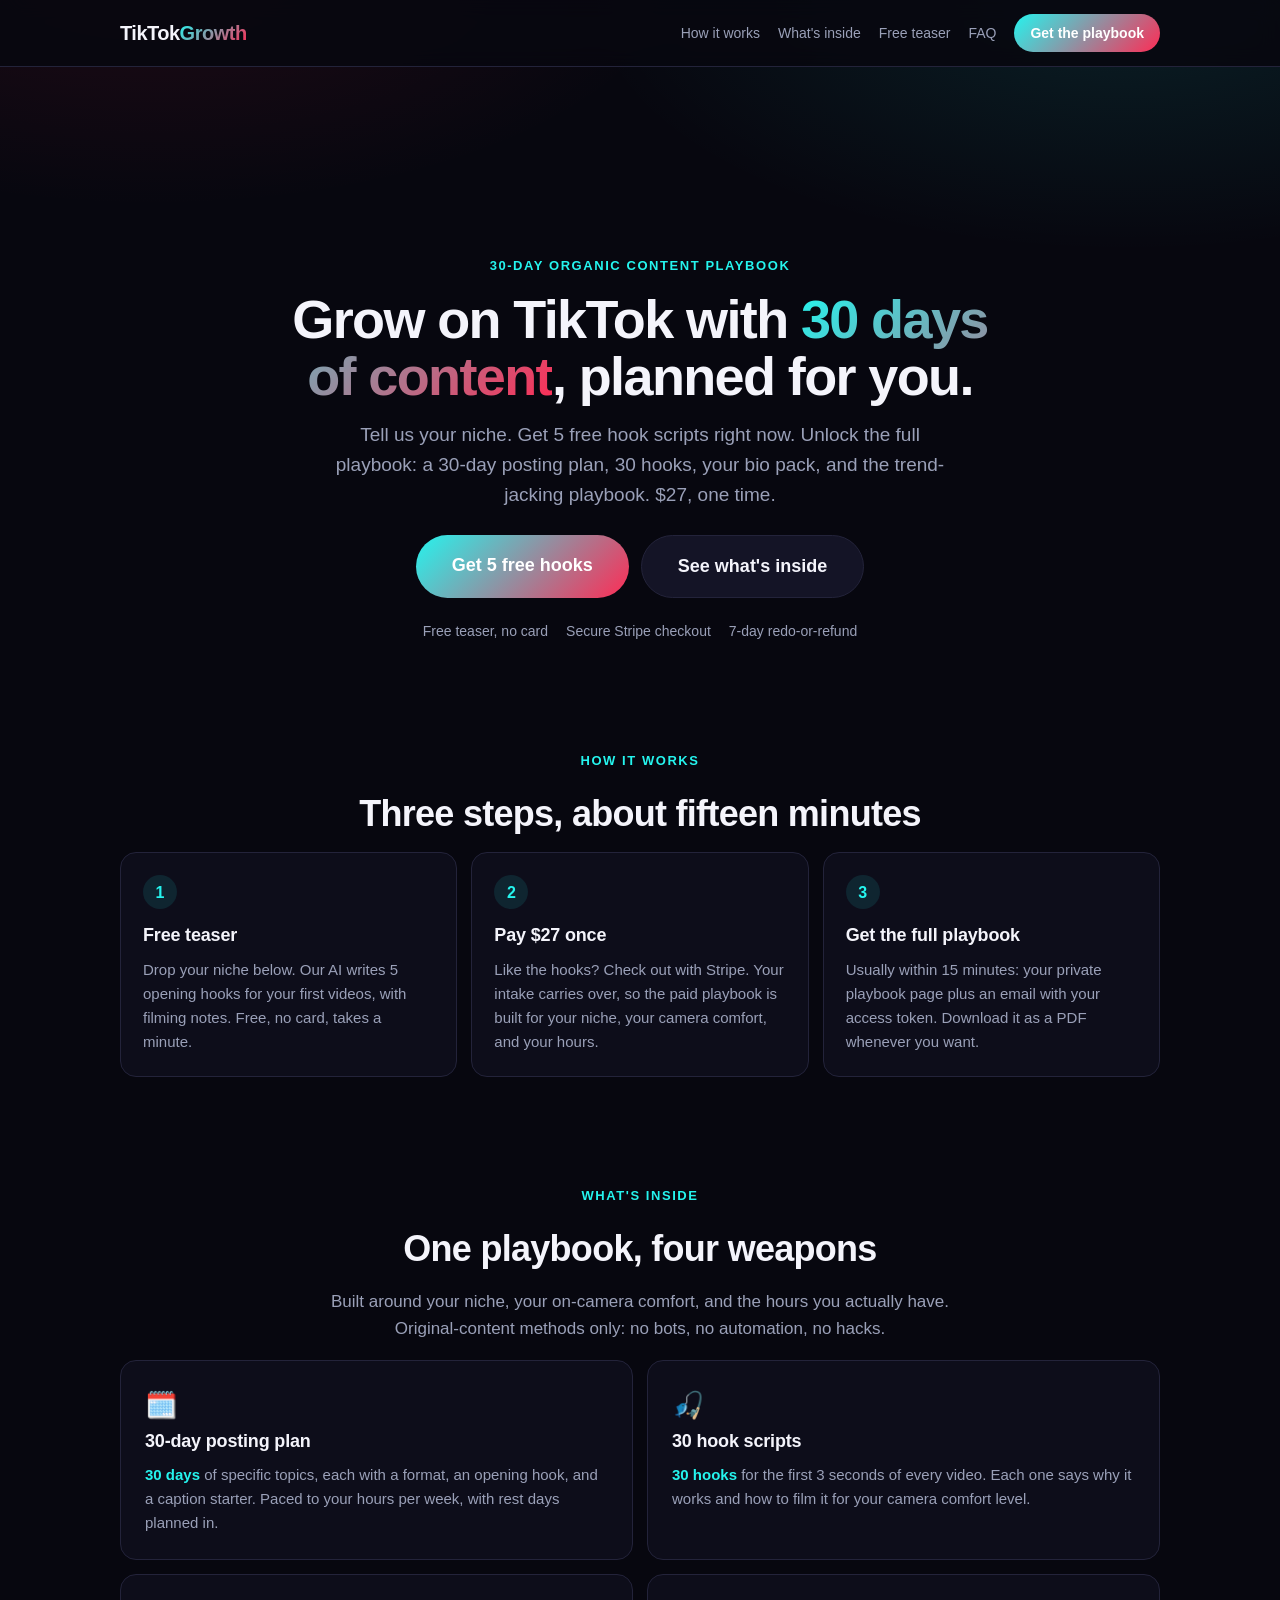
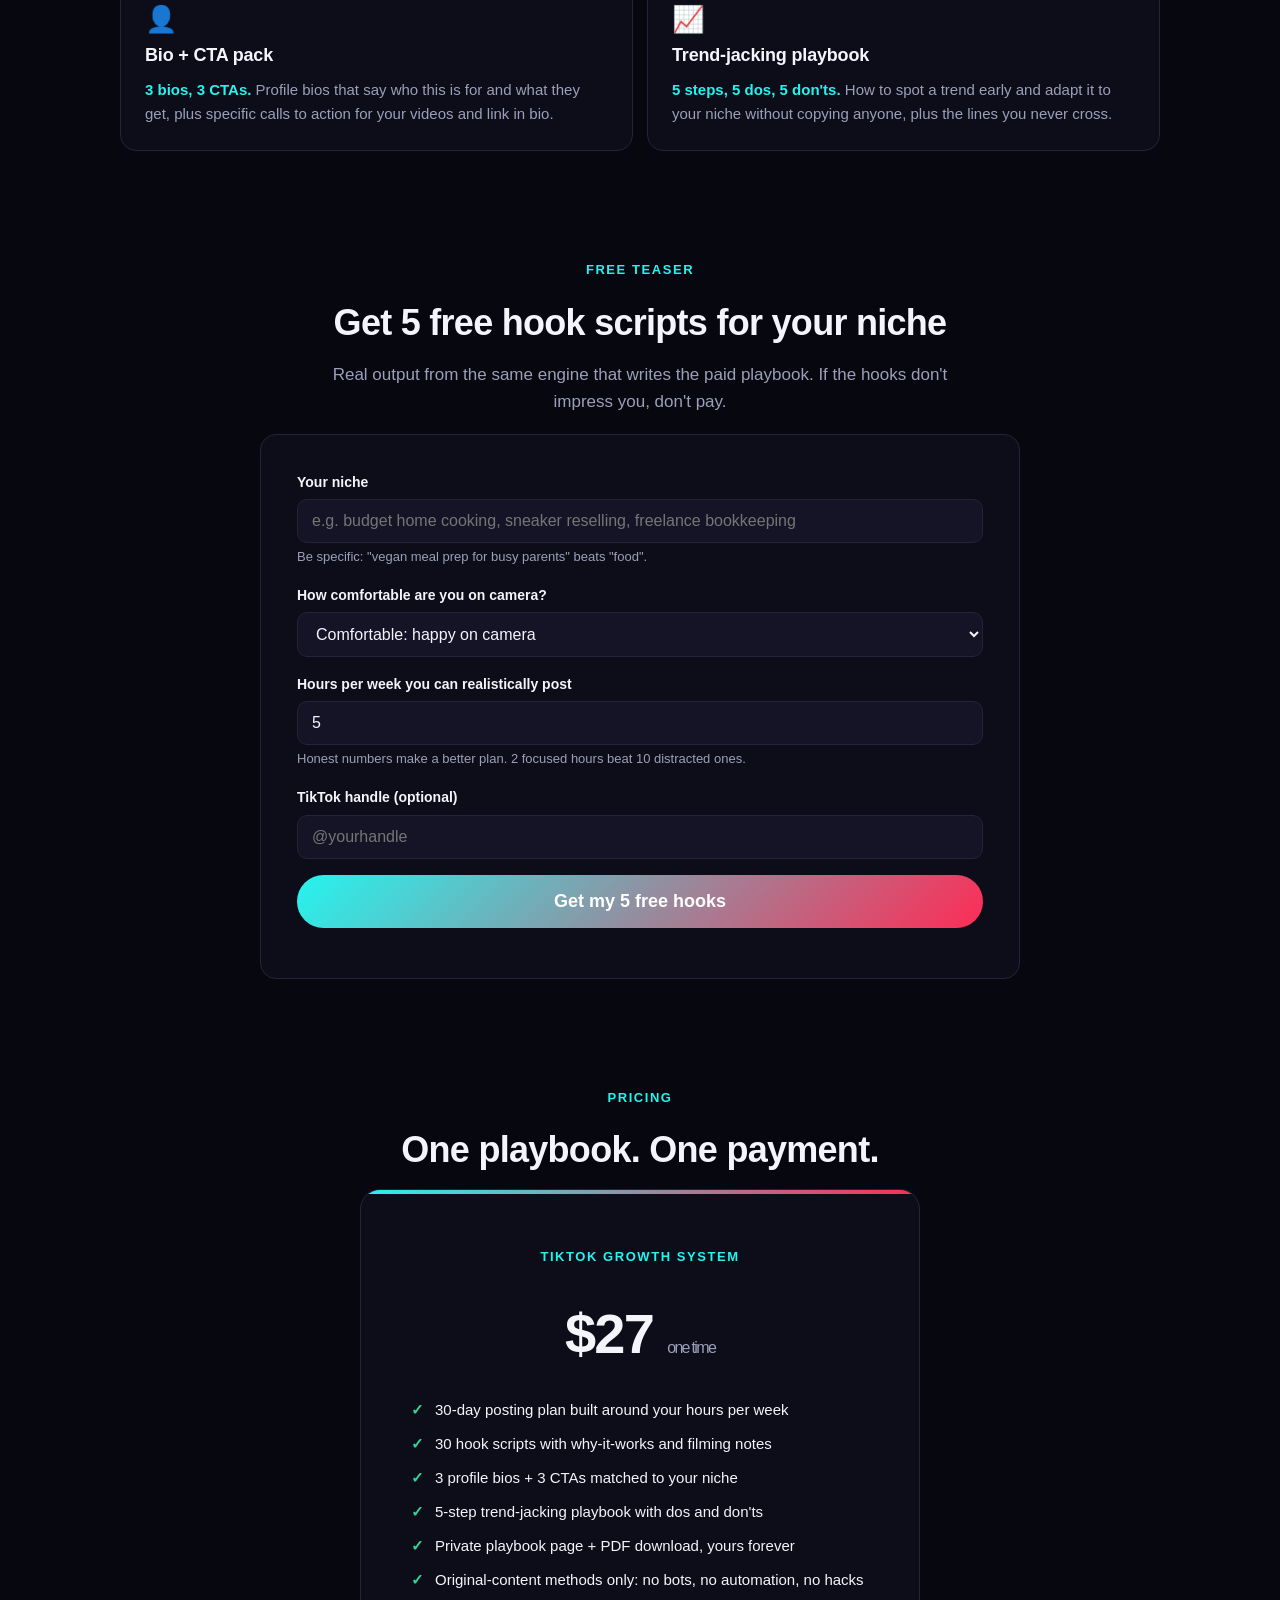
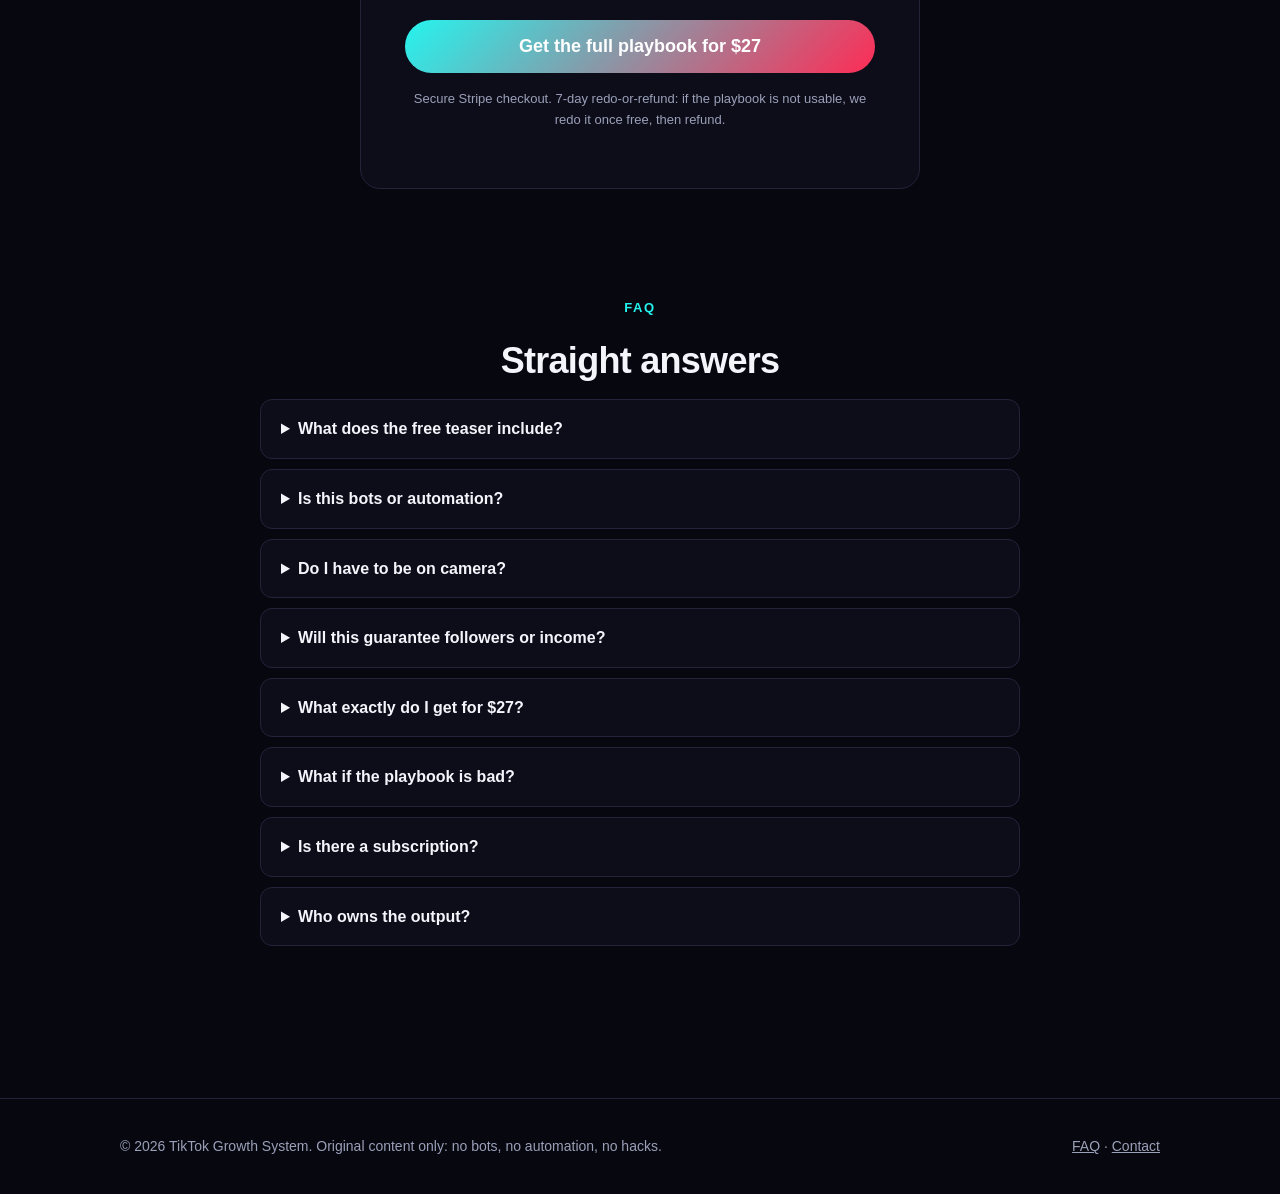
==== index.html @ 0f4afded "TikTok Growth System PWA: full source (intake, teaser, checkout, AI generate, token-gated deliverabl" ====
<!DOCTYPE html>
<html lang="en">
<head>
<meta charset="utf-8">
<meta name="viewport" content="width=device-width, initial-scale=1, viewport-fit=cover">
<title>TikTok Growth System: 30 days of content, planned for you, $27 flat</title>
<meta name="description" content="Get 5 free hook scripts for your niche. Unlock the full $27 playbook: a 30-day posting plan, 30 hook scripts, bio pack, and trend-jacking playbook. Original-content methods only.">
<link rel="canonical" href="https://tiktokgrowth.mehyar.us/">
<meta property="og:type" content="website">
<meta property="og:site_name" content="TikTok Growth System">
<meta property="og:title" content="TikTok Growth System: 30 days of content, planned for you">
<meta property="og:description" content="Free teaser: 5 hook scripts for your niche. Full $27 playbook: 30-day plan, 30 hooks, bio pack, trend-jacking playbook.">
<meta property="og:url" content="https://tiktokgrowth.mehyar.us/">
<meta name="twitter:card" content="summary_large_image">
<meta name="twitter:title" content="TikTok Growth System: 30 days of content, planned for you">
<meta name="twitter:description" content="Free teaser: 5 hook scripts for your niche. Full $27 playbook: 30-day plan, 30 hooks, bio pack, trend-jacking playbook.">
<link rel="manifest" href="manifest.json">
<link rel="icon" href="icon.svg" type="image/svg+xml">
<meta name="theme-color" content="#07070f">
<link rel="stylesheet" href="styles.css">
<script type="application/ld+json">
{"@context":"https://schema.org","@type":"Organization","name":"TikTok Growth System","url":"https://tiktokgrowth.mehyar.us/","contactPoint":{"@type":"ContactPoint","email":"info@mehyar.us","contactType":"customer service"}}
</script>
<script type="application/ld+json">
{"@context":"https://schema.org","@type":"WebSite","name":"TikTok Growth System","url":"https://tiktokgrowth.mehyar.us/"}
</script>
<script type="application/ld+json">
{"@context":"https://schema.org","@type":"FAQPage","mainEntity":[
{"@type":"Question","name":"What does the free teaser include?","acceptedAnswer":{"@type":"Answer","text":"Five opening hook scripts written for your niche, with a note on why each one works and how to film it. No card required."}},
{"@type":"Question","name":"Is this bots or automation?","acceptedAnswer":{"@type":"Answer","text":"No. Everything here is original-content method: hooks, formats, posting cadence, and trend adaptation you film yourself. We never touch bots, automation, or anything that violates TikTok's terms."}},
{"@type":"Question","name":"Do I have to be on camera?","acceptedAnswer":{"@type":"Answer","text":"No. Tell us your comfort level and the playbook matches formats to it: talking-head for the confident, voiceover and text-overlay for the camera-shy."}},
{"@type":"Question","name":"Will this guarantee followers or income?","acceptedAnswer":{"@type":"Answer","text":"No, and be wary of anyone who promises that. This is a skill playbook: good hooks earn attention, consistent posting builds skill, and results depend on your execution."}},
{"@type":"Question","name":"What exactly do I get for $27?","acceptedAnswer":{"@type":"Answer","text":"A 30-day posting plan built around your hours per week, 30 hook scripts, a 3-bio plus 3-CTA profile pack, and a 5-step trend-jacking playbook. One payment, yours forever."}},
{"@type":"Question","name":"What if the playbook is bad?","acceptedAnswer":{"@type":"Answer","text":"Email within 7 days and we will redo it once, free. If it is still not usable, you get a full refund."}},
{"@type":"Question","name":"Is there a subscription?","acceptedAnswer":{"@type":"Answer","text":"No. One $27 payment, no recurring charges."}}
]}
</script>
</head>
<body>

<header class="site-header">
  <div class="inner">
    <a class="brand" href="index.html">TikTok<span>Growth</span></a>
    <nav class="nav">
      <a href="#how">How it works</a>
      <a href="#inside">What's inside</a>
      <a href="#teaser">Free teaser</a>
      <a href="#faq">FAQ</a>
      <a class="nav-cta" href="#pricing">Get the playbook</a>
    </nav>
  </div>
</header>

<main>
  <!-- ============ HERO ============ -->
  <section class="hero">
    <p class="eyebrow">30-day organic content playbook</p>
    <h1>Grow on TikTok with <span class="grad">30 days of content</span>, planned for you.</h1>
    <p class="hero-sub">Tell us your niche. Get 5 free hook scripts right now. Unlock the full playbook: a 30-day posting plan, 30 hooks, your bio pack, and the trend-jacking playbook. $27, one time.</p>
    <div class="hero-cta">
      <a class="btn btn-primary btn-lg" href="#teaser">Get 5 free hooks</a>
      <a class="btn btn-lg" href="#pricing">See what's inside</a>
    </div>
    <div class="trust-row">
      <span>Free teaser, no card</span>
      <span>Secure Stripe checkout</span>
      <span>7-day redo-or-refund</span>
    </div>
  </section>

  <!-- ============ HOW IT WORKS ============ -->
  <section id="how">
    <div class="eyebrow-wrap"><p class="eyebrow">How it works</p></div>
    <h2 class="sec-title" style="text-align:center">Three steps, about fifteen minutes</h2>
    <ol class="steps">
      <li>
        <span class="step-num">1</span>
        <h3>Free teaser</h3>
        <p>Drop your niche below. Our AI writes 5 opening hooks for your first videos, with filming notes. Free, no card, takes a minute.</p>
      </li>
      <li>
        <span class="step-num">2</span>
        <h3>Pay $27 once</h3>
        <p>Like the hooks? Check out with Stripe. Your intake carries over, so the paid playbook is built for your niche, your camera comfort, and your hours.</p>
      </li>
      <li>
        <span class="step-num">3</span>
        <h3>Get the full playbook</h3>
        <p>Usually within 15 minutes: your private playbook page plus an email with your access token. Download it as a PDF whenever you want.</p>
      </li>
    </ol>
  </section>

  <!-- ============ WHAT'S INSIDE ============ -->
  <section id="inside">
    <div class="eyebrow-wrap"><p class="eyebrow">What's inside</p></div>
    <h2 class="sec-title" style="text-align:center">One playbook, four weapons</h2>
    <p class="lede" style="text-align:center;margin-left:auto;margin-right:auto">Built around your niche, your on-camera comfort, and the hours you actually have. Original-content methods only: no bots, no automation, no hacks.</p>
    <div class="inside-grid">
      <article class="inside-card">
        <div class="icon">🗓️</div>
        <h3>30-day posting plan</h3>
        <p><span class="count">30 days</span> of specific topics, each with a format, an opening hook, and a caption starter. Paced to your hours per week, with rest days planned in.</p>
      </article>
      <article class="inside-card">
        <div class="icon">🎣</div>
        <h3>30 hook scripts</h3>
        <p><span class="count">30 hooks</span> for the first 3 seconds of every video. Each one says why it works and how to film it for your camera comfort level.</p>
      </article>
      <article class="inside-card">
        <div class="icon">👤</div>
        <h3>Bio + CTA pack</h3>
        <p><span class="count">3 bios, 3 CTAs.</span> Profile bios that say who this is for and what they get, plus specific calls to action for your videos and link in bio.</p>
      </article>
      <article class="inside-card">
        <div class="icon">📈</div>
        <h3>Trend-jacking playbook</h3>
        <p><span class="count">5 steps, 5 dos, 5 don'ts.</span> How to spot a trend early and adapt it to your niche without copying anyone, plus the lines you never cross.</p>
      </article>
    </div>
  </section>

  <!-- ============ FREE TEASER ============ -->
  <section id="teaser">
    <div class="eyebrow-wrap"><p class="eyebrow">Free teaser</p></div>
    <h2 class="sec-title" style="text-align:center">Get 5 free hook scripts for your niche</h2>
    <p class="lede" style="text-align:center;margin-left:auto;margin-right:auto">Real output from the same engine that writes the paid playbook. If the hooks don't impress you, don't pay.</p>
    <div class="teaser-box">
      <form id="teaser-form" novalidate>
        <div class="field">
          <label for="teaser-niche">Your niche</label>
          <input type="text" id="teaser-niche" name="niche" maxlength="120" placeholder="e.g. budget home cooking, sneaker reselling, freelance bookkeeping" autocomplete="off">
          <p class="hint">Be specific: "vegan meal prep for busy parents" beats "food".</p>
        </div>
        <div class="field">
          <label for="teaser-on-camera">How comfortable are you on camera?</label>
          <select id="teaser-on-camera" name="on_camera">
            <option value="comfortable">Comfortable: happy on camera</option>
            <option value="getting-there">Getting there: some face time is fine</option>
            <option value="prefer-off-camera">Prefer off-camera: voiceover and text overlays</option>
          </select>
        </div>
        <div class="field">
          <label for="teaser-hours">Hours per week you can realistically post</label>
          <input type="number" id="teaser-hours" name="hours_per_week" min="1" max="40" value="5" inputmode="numeric">
          <p class="hint">Honest numbers make a better plan. 2 focused hours beat 10 distracted ones.</p>
        </div>
        <div class="field">
          <label for="teaser-handle">TikTok handle (optional)</label>
          <input type="text" id="teaser-handle" name="handle" maxlength="80" placeholder="@yourhandle" autocomplete="off">
        </div>
        <button type="submit" class="btn btn-primary btn-lg" style="width:100%">Get my 5 free hooks</button>
        <div class="status" id="teaser-status" role="status"></div>
      </form>
      <div id="teaser-result"></div>
    </div>
  </section>

  <!-- ============ PRICING ============ -->
  <section id="pricing">
    <div class="eyebrow-wrap"><p class="eyebrow">Pricing</p></div>
    <h2 class="sec-title" style="text-align:center">One playbook. One payment.</h2>
    <div class="price-card">
      <p class="eyebrow">TikTok Growth System</p>
      <div class="price">$27 <small>one time</small></div>
      <ul class="price-list">
        <li>30-day posting plan built around your hours per week</li>
        <li>30 hook scripts with why-it-works and filming notes</li>
        <li>3 profile bios + 3 CTAs matched to your niche</li>
        <li>5-step trend-jacking playbook with dos and don'ts</li>
        <li>Private playbook page + PDF download, yours forever</li>
        <li>Original-content methods only: no bots, no automation, no hacks</li>
      </ul>
      <button class="btn btn-primary btn-lg" data-buy style="width:100%">Get the full playbook for $27</button>
      <p class="refund-note">Secure Stripe checkout. 7-day redo-or-refund: if the playbook is not usable, we redo it once free, then refund.</p>
    </div>
  </section>

  <!-- ============ FAQ ============ -->
  <section id="faq">
    <div class="eyebrow-wrap"><p class="eyebrow">FAQ</p></div>
    <h2 class="sec-title" style="text-align:center">Straight answers</h2>
    <div class="faq">
      <details>
        <summary>What does the free teaser include?</summary>
        <p>Five opening hook scripts written for your niche, each with a note on why it works and how to film it for your camera comfort level. No card required. The paid playbook uses the same engine with thirty times the depth.</p>
      </details>
      <details>
        <summary>Is this bots or automation?</summary>
        <p>No. Everything here is original-content method: hooks, formats, posting cadence, and trend adaptation that you film yourself. We never touch bots, automation, engagement pods, or anything that violates TikTok's terms.</p>
      </details>
      <details>
        <summary>Do I have to be on camera?</summary>
        <p>No. Tell us your comfort level and the playbook matches formats to it: talking-head for the confident, voiceover, screen recordings, and text overlays for the camera-shy.</p>
      </details>
      <details>
        <summary>Will this guarantee followers or income?</summary>
        <p>No, and be wary of anyone who promises that. This is a skill playbook: good hooks earn attention, consistent posting builds skill, and results depend on your execution.</p>
      </details>
      <details>
        <summary>What exactly do I get for $27?</summary>
        <p>A 30-day posting plan built around your hours per week, 30 hook scripts with filming notes, a 3-bio plus 3-CTA profile pack, and a 5-step trend-jacking playbook with dos and don'ts. Delivered on a private playbook page with PDF download. One payment, yours forever.</p>
      </details>
      <details>
        <summary>What if the playbook is bad?</summary>
        <p>Email within 7 days and we will redo it once, free. If it is still not usable, you get a full refund.</p>
      </details>
      <details>
        <summary>Is there a subscription?</summary>
        <p>No. One $27 payment, no recurring charges.</p>
      </details>
      <details>
        <summary>Who owns the output?</summary>
        <p>You do. Full commercial rights, forever.</p>
      </details>
    </div>
  </section>
</main>

<footer>
  <div class="inner">
    <div class="footer-base">
      <span>© 2026 TikTok Growth System. Original content only: no bots, no automation, no hacks.</span>
      <span><a href="#faq">FAQ</a> · <a href="mailto:info@mehyar.us">Contact</a></span>
    </div>
  </div>
</footer>

<!-- buy modal -->
<div class="modal" id="buy-modal" hidden>
  <div class="modal-card" role="dialog" aria-modal="true" aria-labelledby="buy-title">
    <button class="modal-close" id="buy-close" aria-label="Close">×</button>
    <p class="eyebrow">TikTok Growth System</p>
    <h3 id="buy-title">Get the full playbook for $27</h3>
    <p class="lede" style="font-size:14px">Your teaser intake carries over, so the playbook is built for your niche.</p>
    <form id="buy-form" novalidate>
      <div class="field">
        <label for="buy-email">Email for your deliverable</label>
        <input type="email" id="buy-email" autocomplete="email" placeholder="you@example.com">
      </div>
      <div class="status" id="buy-error" role="alert"></div>
      <button type="submit" class="btn btn-primary" style="width:100%">Continue to checkout</button>
    </form>
  </div>
</div>

<!-- dev payload modal -->
<div class="modal" id="payload-modal" hidden>
  <div class="modal-card" role="dialog" aria-modal="true">
    <button class="modal-close" id="payload-close" aria-label="Close">×</button>
    <h3>Dev payload preview</h3>
    <pre id="payload-pre"></pre>
  </div>
</div>

<script src="app.js"></script>
</body>
</html>
---- styles.css ----
/* TikTok Growth System — dark theme, TikTok-family accent. Mobile-first, vanilla, no build step. */
:root {
  --bg: #07070f;
  --surface: #0d0d1a;
  --surface-2: #141426;
  --line: #23233a;
  --text: #f4f4fb;
  --muted: #9aa0b8;
  --accent: #25f4ee;
  --accent-2: #fe2c55;
  --accent-soft: rgba(37, 244, 238, .10);
  --grad: linear-gradient(135deg, #25f4ee, #fe2c55);
  --gold: #fbbf24;
  --ok: #34d399;
  --err: #fb7185;
  --radius: 16px;
  --maxw: 1080px;
  --font: -apple-system, BlinkMacSystemFont, "Segoe UI", Inter, Roboto, Helvetica, Arial, sans-serif;
}

* { box-sizing: border-box; }
html { -webkit-text-size-adjust: 100%; scroll-behavior: smooth; }
body {
  margin: 0;
  background:
    radial-gradient(900px 420px at 12% -5%, rgba(254, 44, 85, .10) 0%, transparent 60%) fixed,
    radial-gradient(900px 420px at 88% 0%, rgba(37, 244, 238, .10) 0%, transparent 60%) fixed,
    var(--bg);
  color: var(--text);
  font-family: var(--font);
  line-height: 1.6;
  font-size: 16px;
}

/* ---------- header ---------- */
.site-header {
  position: sticky; top: 0; z-index: 20;
  background: rgba(7, 7, 15, .88);
  backdrop-filter: blur(10px);
  -webkit-backdrop-filter: blur(10px);
  border-bottom: 1px solid var(--line);
}
.site-header .inner {
  max-width: var(--maxw); margin: 0 auto;
  padding: 14px 20px;
  display: flex; align-items: center; justify-content: space-between; gap: 12px;
}
.brand { font-weight: 800; font-size: 20px; letter-spacing: -.5px; color: var(--text); text-decoration: none; }
.brand span {
  background: var(--grad);
  -webkit-background-clip: text; background-clip: text;
  -webkit-text-fill-color: transparent; color: transparent;
}
.nav { display: flex; align-items: center; }
.nav a { color: var(--muted); text-decoration: none; font-size: 14px; margin-left: 18px; }
.nav a:hover { color: var(--text); }
.nav .nav-cta {
  margin-left: 18px; padding: 8px 16px; border-radius: 999px;
  background: var(--grad); color: #fff; font-weight: 700;
}
.nav .nav-cta:hover { color: #fff; opacity: .92; }
@media (max-width: 560px) { .nav a:not(.nav-cta) { display: none; } }

/* ---------- layout ---------- */
main { max-width: var(--maxw); margin: 0 auto; padding: 0 20px 72px; }
main section { margin-top: clamp(56px, 9vw, 96px); }
section[id] { scroll-margin-top: 76px; }
h1 {
  font-size: clamp(30px, 8.5vw, 54px);
  line-height: 1.06; letter-spacing: -0.03em;
  margin: 0 0 14px; text-wrap: balance;
}
h2 { font-size: clamp(22px, 5.5vw, 30px); letter-spacing: -0.02em; margin: 0 0 10px; text-wrap: balance; }
.sec-title { font-size: clamp(24px, 6vw, 36px); letter-spacing: -0.02em; text-wrap: balance; }
h3 { font-size: 18px; margin: 0 0 8px; letter-spacing: -0.01em; }
p.lede { color: var(--muted); font-size: 17px; margin: 0 0 18px; max-width: 640px; }
::selection { background: rgba(254, 44, 85, .35); }
a:focus-visible, button:focus-visible, input:focus-visible, summary:focus-visible {
  outline: 2px solid var(--accent); outline-offset: 2px; border-radius: 6px;
}

/* ---------- hero ---------- */
.hero { text-align: center; padding-top: clamp(40px, 7vw, 80px); }
.hero .eyebrow { margin-bottom: 14px; }
.eyebrow {
  display: inline-block; font-size: 13px; font-weight: 700; letter-spacing: .12em;
  text-transform: uppercase; color: var(--accent);
}
.eyebrow-wrap { text-align: center; }
.grad {
  background: var(--grad);
  -webkit-background-clip: text; background-clip: text;
  -webkit-text-fill-color: transparent; color: transparent;
}
.hero-sub { color: var(--muted); font-size: clamp(16px, 3vw, 19px); max-width: 620px; margin: 0 auto 24px; }
.hero-cta { display: flex; gap: 12px; justify-content: center; flex-wrap: wrap; }
.trust-row { margin-top: 22px; display: flex; gap: 18px; justify-content: center; flex-wrap: wrap; color: var(--muted); font-size: 14px; }

/* ---------- buttons ---------- */
.btn {
  display: inline-block; padding: 13px 26px; border-radius: 999px;
  font-weight: 700; font-size: 16px; text-decoration: none; cursor: pointer;
  border: 1px solid var(--line); background: var(--surface-2); color: var(--text);
}
.btn:hover { border-color: var(--accent); }
.btn-primary { background: var(--grad); border: none; color: #fff; }
.btn-primary:hover { opacity: .92; color: #fff; }
.btn:disabled { opacity: .55; cursor: wait; }
.btn-lg { padding: 16px 36px; font-size: 18px; }

/* ---------- how it works / steps ---------- */
.steps { list-style: none; margin: 0; padding: 0; display: grid; gap: 14px; }
@media (min-width: 720px) { .steps { grid-template-columns: repeat(3, 1fr); } }
.steps li {
  background: var(--surface); border: 1px solid var(--line); border-radius: var(--radius);
  padding: 22px;
}
.step-num {
  display: inline-flex; align-items: center; justify-content: center;
  width: 34px; height: 34px; border-radius: 50%;
  background: var(--accent-soft); color: var(--accent); font-weight: 800; margin-bottom: 12px;
}
.steps p { color: var(--muted); font-size: 15px; margin: 6px 0 0; }

/* ---------- what's inside ---------- */
.inside-grid { display: grid; gap: 14px; }
@media (min-width: 720px) { .inside-grid { grid-template-columns: repeat(2, 1fr); } }
.inside-card {
  background: var(--surface); border: 1px solid var(--line); border-radius: var(--radius);
  padding: 24px;
}
.inside-card .icon { font-size: 26px; }
.inside-card p { color: var(--muted); font-size: 15px; margin: 6px 0 0; }
.inside-card .count { color: var(--accent); font-weight: 700; }

/* ---------- teaser ---------- */
.teaser-box {
  background: var(--surface); border: 1px solid var(--line); border-radius: var(--radius);
  padding: clamp(20px, 4vw, 36px); max-width: 760px; margin: 0 auto;
}
.field { margin-bottom: 16px; }
.field label { display: block; font-weight: 600; font-size: 14px; margin-bottom: 6px; }
.field input[type="text"], .field input[type="email"], .field input[type="number"],
.field textarea, .field select {
  width: 100%; padding: 12px 14px; border-radius: 10px;
  border: 1px solid var(--line); background: var(--surface-2); color: var(--text);
  font-size: 16px; font-family: inherit;
}
.field input:focus, .field textarea:focus, .field select:focus {
  border-color: var(--accent); outline: none;
}
.field .hint { color: var(--muted); font-size: 13px; margin-top: 4px; }
.status { margin: 14px 0; font-size: 15px; }
.status.busy { color: var(--accent); }
.status.error { color: var(--err); }
.status.ok { color: var(--ok); }
.hook-list { list-style: none; margin: 18px 0 0; padding: 0; display: grid; gap: 12px; }
.hook-list li {
  background: var(--surface-2); border: 1px solid var(--line); border-radius: 12px;
  padding: 16px 18px;
}
.hook-line { font-weight: 700; font-size: 17px; margin-bottom: 6px; }
.hook-why { color: var(--muted); font-size: 14px; }
.hook-format {
  display: inline-block; margin-top: 8px; font-size: 12px; font-weight: 700;
  text-transform: uppercase; letter-spacing: .08em; color: var(--accent);
}
.free-preview-banner {
  display: flex; gap: 12px; align-items: center; flex-wrap: wrap;
  background: var(--accent-soft); border: 1px solid rgba(37, 244, 238, .35);
  border-radius: 12px; padding: 12px 16px; margin-bottom: 16px; font-size: 14px;
}
.free-preview-badge {
  background: var(--grad); color: #fff; font-weight: 800; font-size: 12px;
  letter-spacing: .1em; padding: 4px 10px; border-radius: 999px;
}
.teaser-cta { margin-top: 22px; text-align: center; }

/* ---------- pricing ---------- */
.price-card {
  background: var(--surface); border: 1px solid var(--line); border-radius: 20px;
  padding: clamp(24px, 5vw, 44px); max-width: 560px; margin: 0 auto; text-align: center;
  position: relative; overflow: hidden;
}
.price-card::before {
  content: ""; position: absolute; inset: 0 0 auto 0; height: 4px; background: var(--grad);
}
.price { font-size: 56px; font-weight: 800; letter-spacing: -0.03em; margin: 8px 0; }
.price small { font-size: 16px; color: var(--muted); font-weight: 400; }
.price-list { list-style: none; padding: 0; margin: 20px 0 28px; text-align: left; display: grid; gap: 10px; }
.price-list li { padding-left: 30px; position: relative; font-size: 15px; }
.price-list li::before { content: "✓"; position: absolute; left: 6px; color: var(--ok); font-weight: 800; }
.refund-note { color: var(--muted); font-size: 13px; margin-top: 16px; }

/* ---------- faq ---------- */
.faq { max-width: 760px; margin-left: auto; margin-right: auto; display: grid; gap: 10px; }
.faq details {
  background: var(--surface); border: 1px solid var(--line); border-radius: 12px;
  padding: 16px 20px;
}
.faq summary { font-weight: 700; cursor: pointer; font-size: 16px; }
.faq details p { color: var(--muted); font-size: 15px; margin: 10px 0 0; }

/* ---------- footer ---------- */
footer { border-top: 1px solid var(--line); margin-top: 80px; }
footer .inner { max-width: var(--maxw); margin: 0 auto; padding: 36px 20px; }
.footer-base {
  display: flex; justify-content: space-between; gap: 12px; flex-wrap: wrap;
  color: var(--muted); font-size: 14px;
}
.footer-base a { color: var(--muted); }

/* ---------- modal ---------- */
.modal {
  position: fixed; inset: 0; z-index: 50; display: flex; align-items: center; justify-content: center;
  background: rgba(0, 0, 0, .65); padding: 20px;
}
.modal[hidden] { display: none; }
.modal-card {
  background: var(--surface); border: 1px solid var(--line); border-radius: 20px;
  padding: 32px; max-width: 440px; width: 100%; position: relative;
}
.modal-close {
  position: absolute; top: 12px; right: 16px; background: none; border: none;
  color: var(--muted); font-size: 22px; cursor: pointer;
}
.modal-card h3 { margin-top: 0; }
#payload-pre {
  background: #000; color: #7ef29a; padding: 16px; border-radius: 10px;
  overflow: auto; max-height: 320px; font-size: 13px;
}
.dev-notice { background: var(--gold); color: #000; }
.dev-fallback {
  background: rgba(251, 191, 36, .08); border: 1px dashed var(--gold);
  border-radius: 12px; padding: 16px; margin-top: 16px; font-size: 14px;
}

/* ---------- success / centered ---------- */
.centered { text-align: center; max-width: 640px; margin: 0 auto; padding-top: 24px; }
.check {
  width: 64px; height: 64px; border-radius: 50%; margin: 0 auto 18px;
  background: rgba(52, 211, 153, .15); color: var(--ok);
  display: flex; align-items: center; justify-content: center;
  font-size: 30px; font-weight: 800;
}
.token-form { display: flex; gap: 10px; max-width: 480px; margin: 0 auto; flex-wrap: wrap; }
.token-form input {
  flex: 1; min-width: 200px; padding: 12px 14px; border-radius: 10px;
  border: 1px solid var(--line); background: var(--surface-2); color: var(--text);
  font-size: 15px; font-family: monospace;
}
.whatyouget {
  background: var(--surface); border: 1px solid var(--line); border-radius: var(--radius);
  padding: 24px; max-width: 640px; margin: 0 auto;
}
.whatyouget ol { margin: 12px 0 0; padding-left: 22px; display: grid; gap: 14px; }
.whatyouget li::marker { color: var(--accent); font-weight: 800; }
.whatyouget p { color: var(--muted); font-size: 14px; margin: 4px 0 0; }

/* ---------- deliverable / playbook ---------- */
.back { color: var(--muted); text-decoration: none; font-size: 14px; }
.back:hover { color: var(--text); }
.feature-hero { margin-top: 32px; }
.turnaround { color: var(--muted); font-size: 14px; }
.playbook-meta {
  display: flex; gap: 10px; flex-wrap: wrap; margin: 18px 0 30px;
}
.meta-chip {
  background: var(--surface); border: 1px solid var(--line); border-radius: 999px;
  padding: 6px 14px; font-size: 13px; color: var(--muted);
}
.meta-chip strong { color: var(--text); }
.plan-grid { display: grid; gap: 12px; margin-top: 18px; }
@media (min-width: 720px) { .plan-grid { grid-template-columns: repeat(2, 1fr); } }
.day-card {
  background: var(--surface); border: 1px solid var(--line); border-radius: 12px;
  padding: 16px 18px; break-inside: avoid;
}
.day-num {
  display: inline-block; font-size: 12px; font-weight: 800; letter-spacing: .08em;
  text-transform: uppercase; color: var(--accent); margin-bottom: 6px;
}
.day-card h4 { margin: 0 0 6px; font-size: 16px; }
.day-card .day-hook { font-weight: 600; font-size: 15px; margin: 8px 0; }
.day-card p { color: var(--muted); font-size: 14px; margin: 6px 0; }
.day-card .fmt {
  display: inline-block; font-size: 11px; font-weight: 700; text-transform: uppercase;
  letter-spacing: .08em; color: var(--accent-2); margin-top: 6px;
}
.hooks-bank { display: grid; gap: 10px; margin-top: 18px; }
.hook-bank-item {
  background: var(--surface); border: 1px solid var(--line); border-radius: 12px;
  padding: 14px 18px;
}
.hook-bank-item .n { color: var(--accent); font-weight: 800; margin-right: 8px; }
.bio-list, .cta-list { list-style: none; padding: 0; margin: 14px 0 0; display: grid; gap: 10px; }
.bio-list li, .cta-list li {
  background: var(--surface); border: 1px solid var(--line); border-radius: 12px;
  padding: 14px 18px; font-size: 15px;
}
.playbook-steps { display: grid; gap: 12px; margin-top: 18px; }
.playbook-step {
  background: var(--surface); border: 1px solid var(--line); border-radius: 12px;
  padding: 18px 20px;
}
.playbook-step h4 { margin: 0 0 8px; }
.playbook-step p { color: var(--muted); font-size: 15px; margin: 0; }
.do-dont { display: grid; gap: 12px; margin-top: 18px; }
@media (min-width: 720px) { .do-dont { grid-template-columns: 1fr 1fr; } }
.do-col, .dont-col { border-radius: 12px; padding: 18px 20px; }
.do-col { background: rgba(52, 211, 153, .07); border: 1px solid rgba(52, 211, 153, .3); }
.dont-col { background: rgba(251, 113, 133, .07); border: 1px solid rgba(251, 113, 133, .3); }
.do-col h4 { color: var(--ok); margin: 0 0 10px; }
.dont-col h4 { color: var(--err); margin: 0 0 10px; }
.do-col ul, .dont-col ul { margin: 0; padding-left: 20px; display: grid; gap: 8px; font-size: 14px; }
.compliance-note {
  margin-top: 32px; padding: 16px 20px; border-radius: 12px;
  background: var(--surface-2); border: 1px solid var(--line);
  color: var(--muted); font-size: 14px;
}
.pdf-bar {
  position: sticky; bottom: 16px; z-index: 10; display: flex; justify-content: center;
  margin-top: 32px;
}
.report { margin-top: 32px; }
.report pre {
  background: #000; border: 1px solid var(--line); border-radius: 12px;
  padding: 18px; overflow: auto; font-size: 13px; color: #c9d4e8;
}
.result-body { font-size: 15px; }

/* ---------- print (Download PDF) ---------- */
@media print {
  body { background: #fff; color: #111; font-size: 12px; line-height: 1.5; }
  .site-header, footer, .pdf-bar, .back, .no-print { display: none !important; }
  main { max-width: none; padding: 0; }
  main section { margin-top: 24px; }
  h1 { font-size: 26px; color: #111; }
  h2 { font-size: 20px; color: #111; page-break-after: avoid; }
  h3, h4 { color: #111; page-break-after: avoid; }
  p.lede, .day-card p, .playbook-step p, .hook-why, .compliance-note { color: #333; }
  .day-card, .hook-bank-item, .bio-list li, .cta-list li, .playbook-step,
  .do-col, .dont-col, .inside-card {
    border: 1px solid #ccc; background: #fff; break-inside: avoid;
  }
  .plan-grid { grid-template-columns: 1fr 1fr; }
  .grad, .day-num, .hook-format, .hook-bank-item .n, .day-card .fmt { color: #c81e4e; -webkit-text-fill-color: #c81e4e; }
  .meta-chip { border: 1px solid #ccc; color: #333; }
  .meta-chip strong { color: #111; }
  .eyebrow { color: #0a7d78; }
}
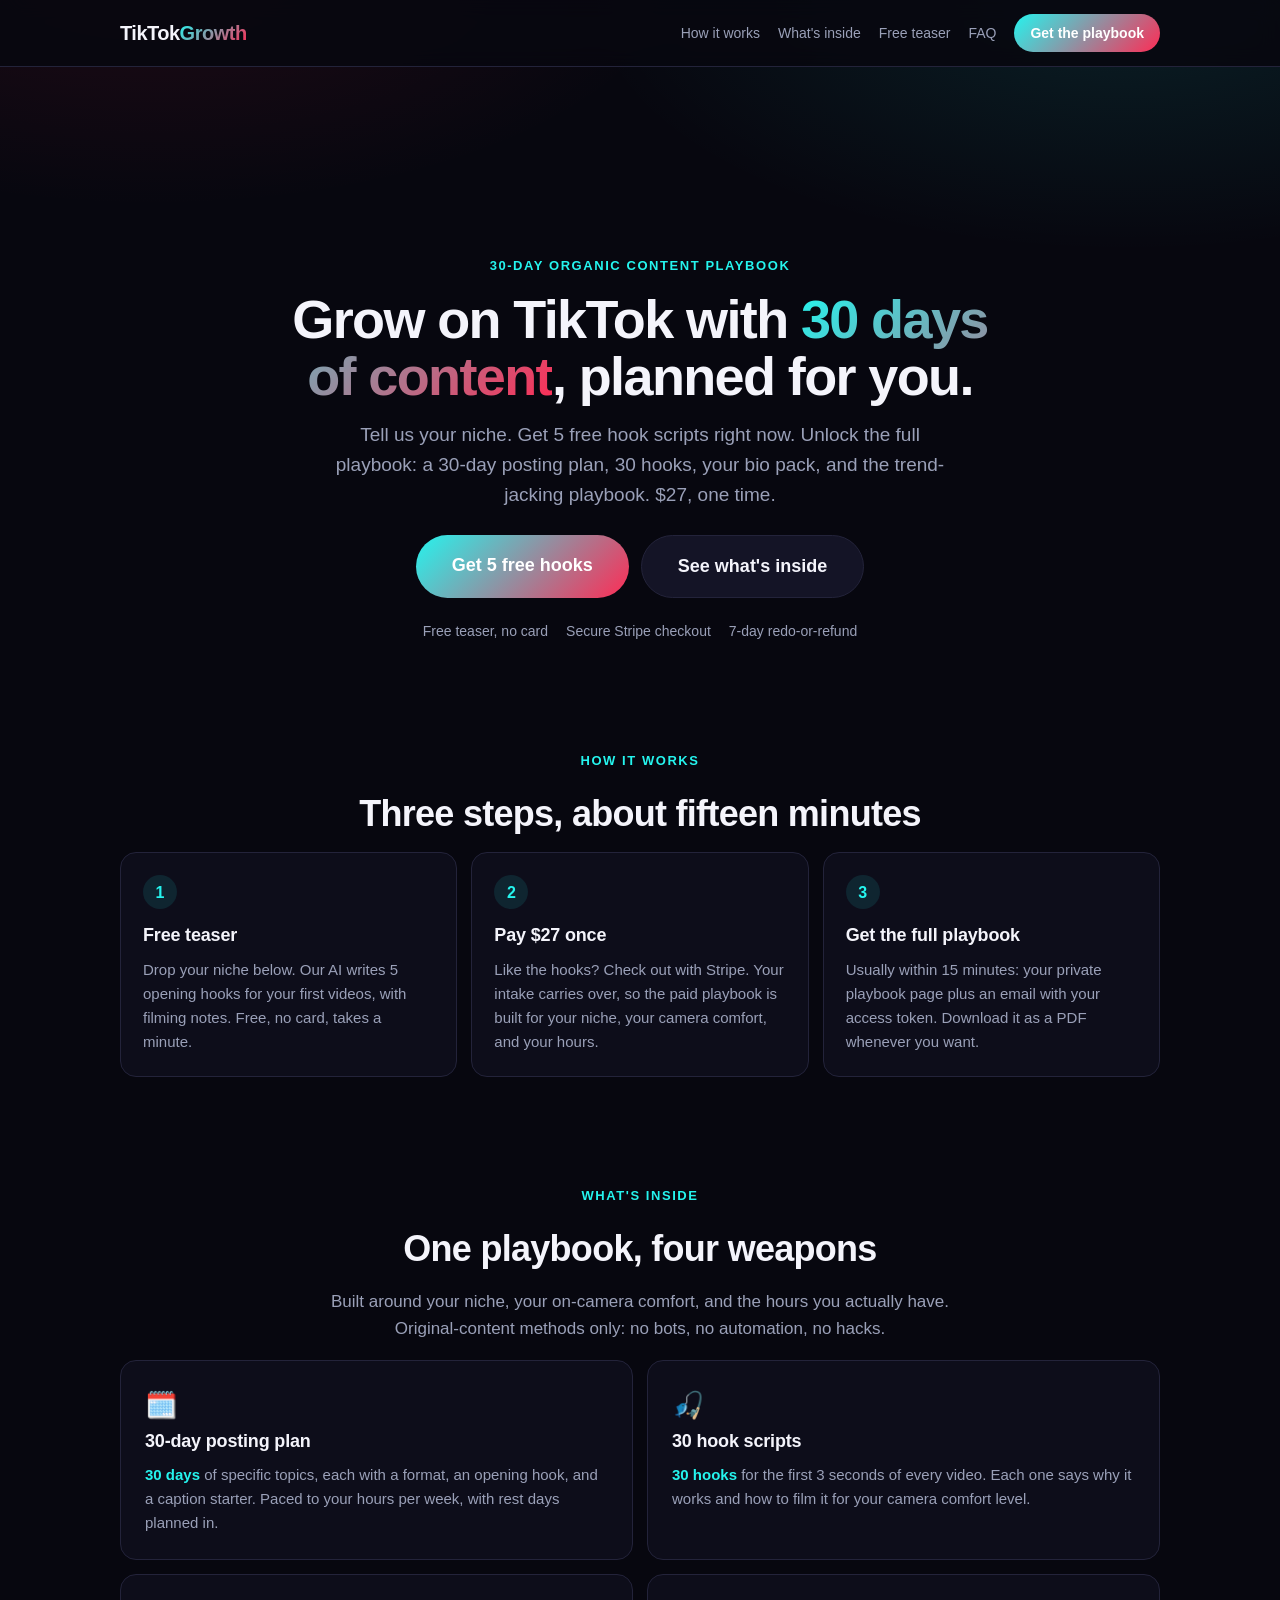
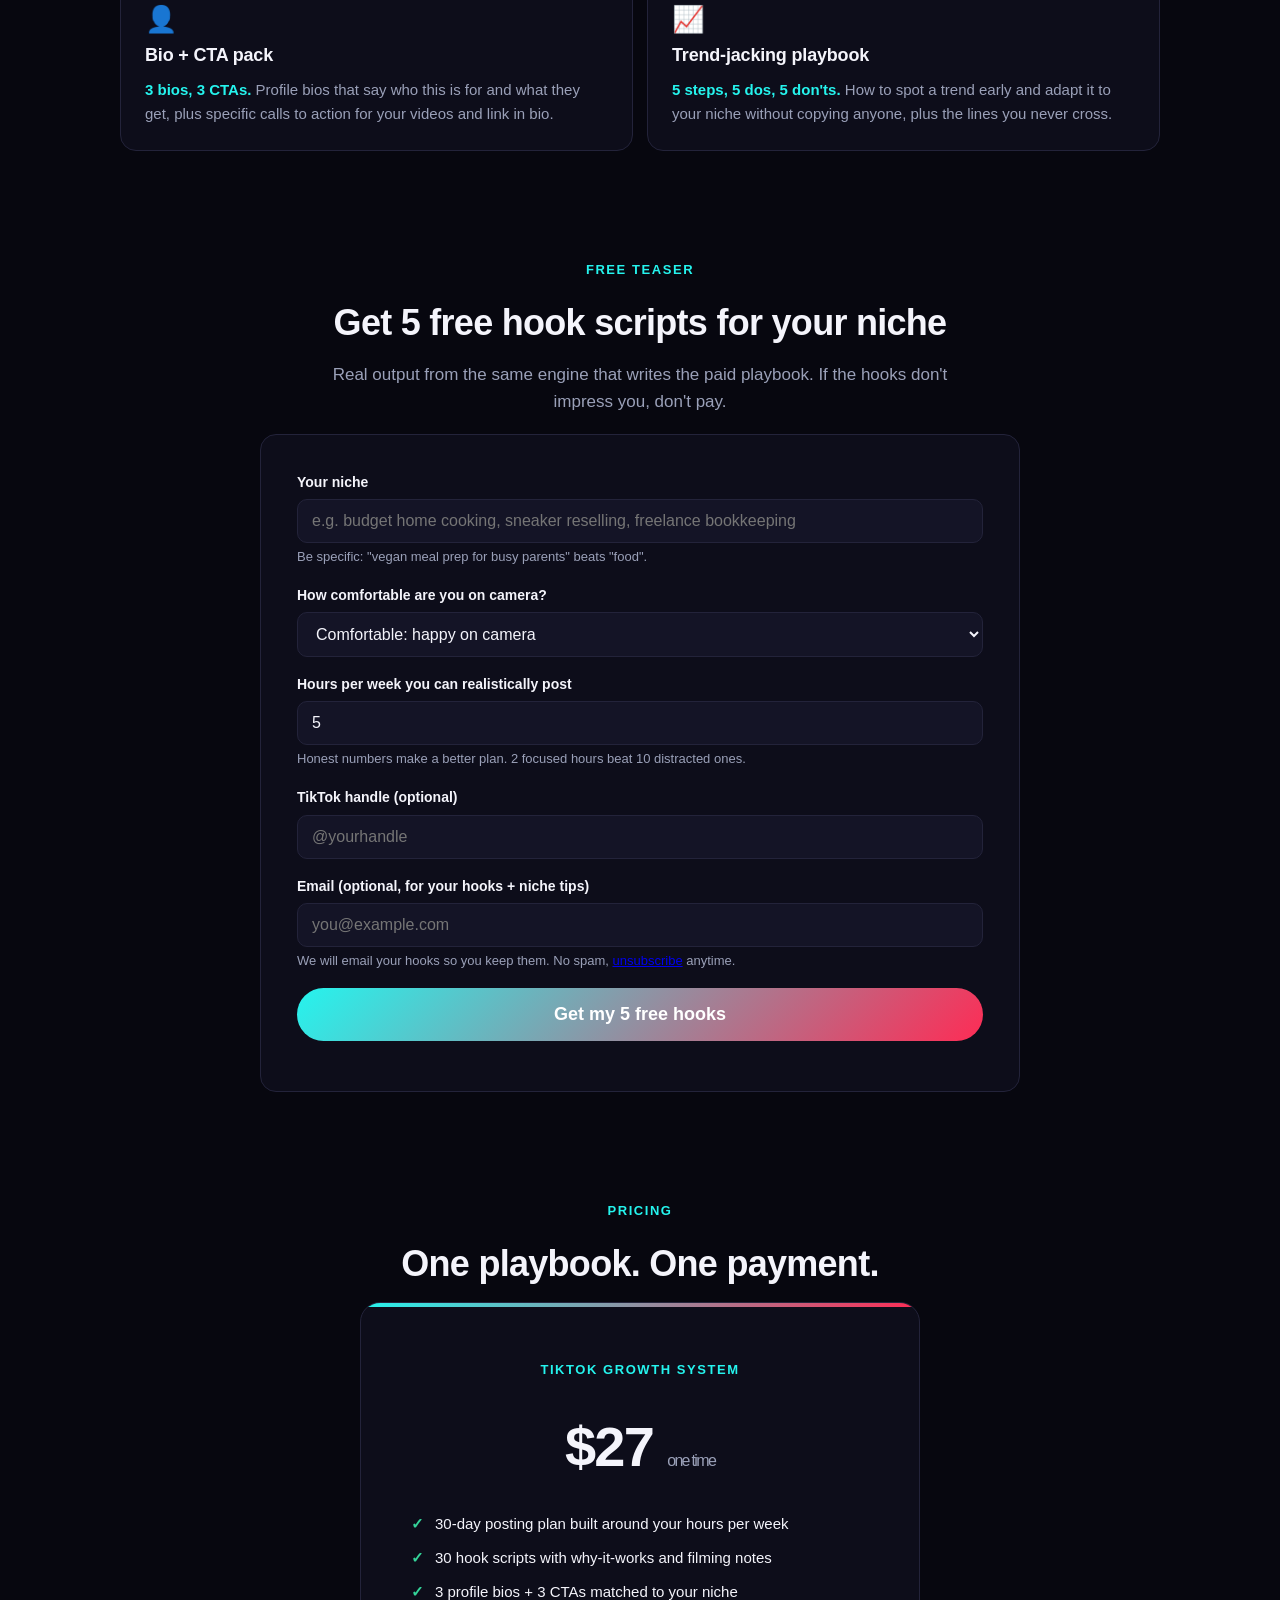
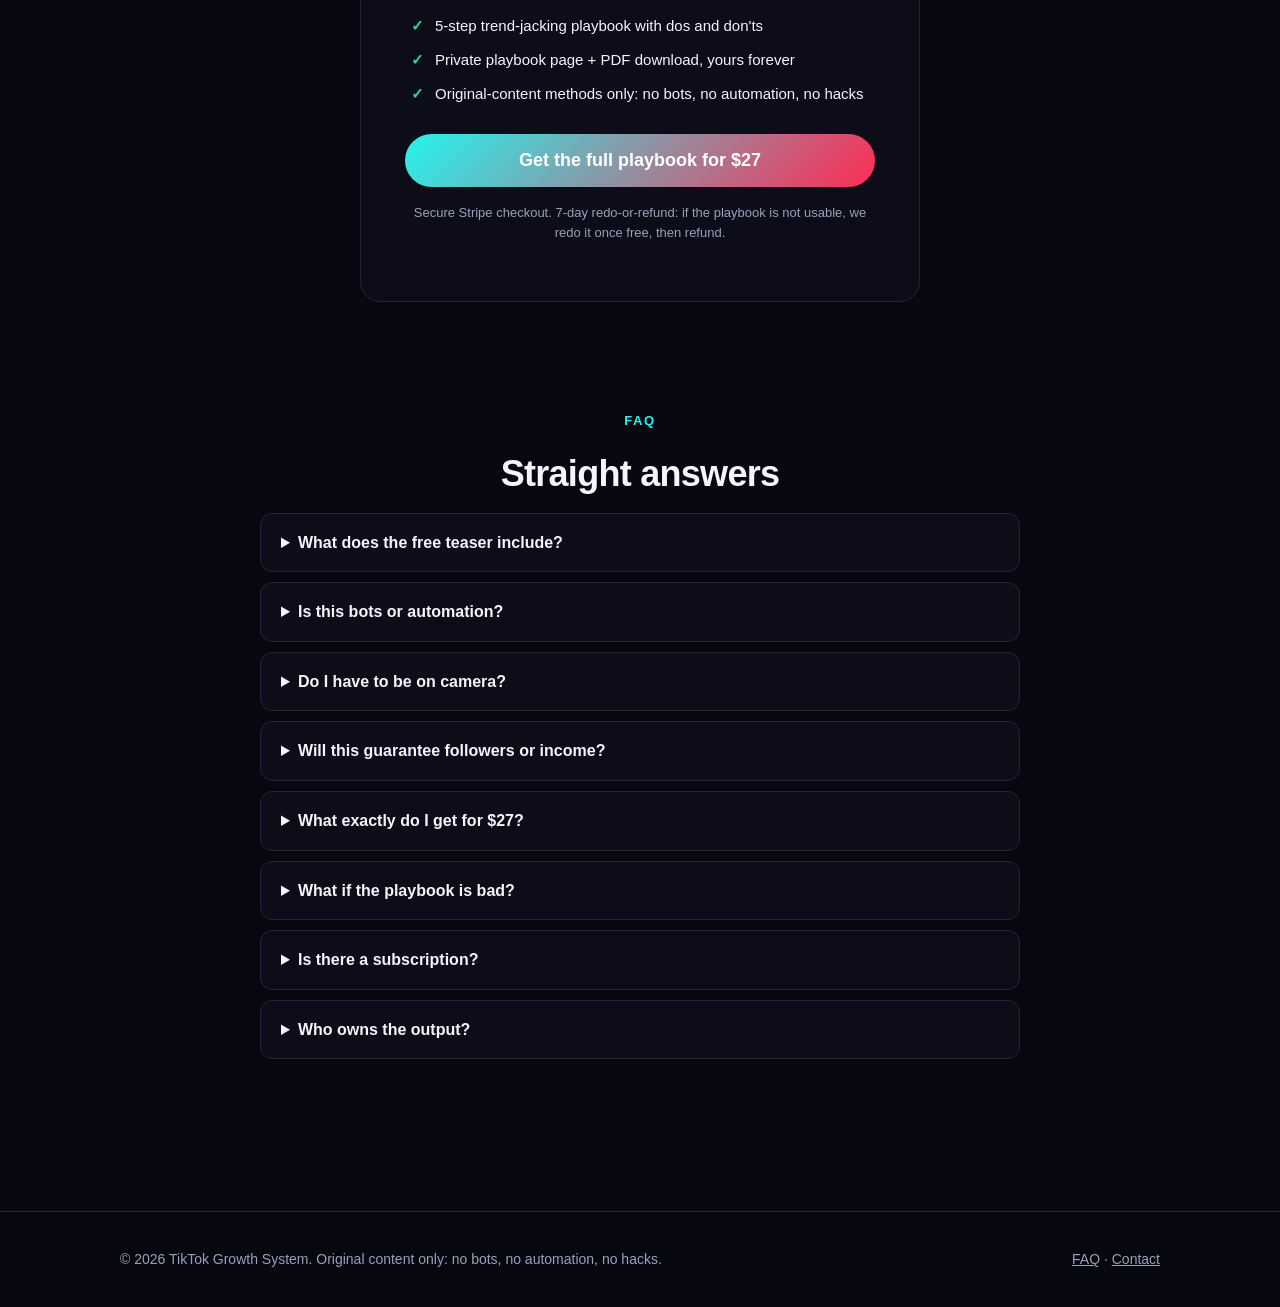
==== commit 69b60e48: "Product-build skill: subscribe/unsubscribe, design fixes, generate 202" ====
--- a/index.html
+++ b/index.html
@@ -149,6 +149,11 @@
           <label for="teaser-handle">TikTok handle (optional)</label>
           <input type="text" id="teaser-handle" name="handle" maxlength="80" placeholder="@yourhandle" autocomplete="off">
         </div>
+        <div class="field">
+          <label for="teaser-email">Email (optional, for your hooks + niche tips)</label>
+          <input type="email" id="teaser-email" name="email" maxlength="254" placeholder="you@example.com" autocomplete="email">
+          <p class="hint">We will email your hooks so you keep them. No spam, <a href="/api/tiktok/unsubscribe?email=" id="unsub-link" style="text-decoration:underline">unsubscribe</a> anytime.</p>
+        </div>
         <button type="submit" class="btn btn-primary btn-lg" style="width:100%">Get my 5 free hooks</button>
         <div class="status" id="teaser-status" role="status"></div>
       </form>
--- a/styles.css
+++ b/styles.css
@@ -320,8 +320,9 @@
 }
 .pdf-bar {
   position: sticky; bottom: 16px; z-index: 10; display: flex; justify-content: center;
-  margin-top: 32px;
-}
+  margin-top: 32px; margin-bottom: 24px;
+}
+main.deliverable-main { padding-bottom: 48px; }
 .report { margin-top: 32px; }
 .report pre {
   background: #000; border: 1px solid var(--line); border-radius: 12px;
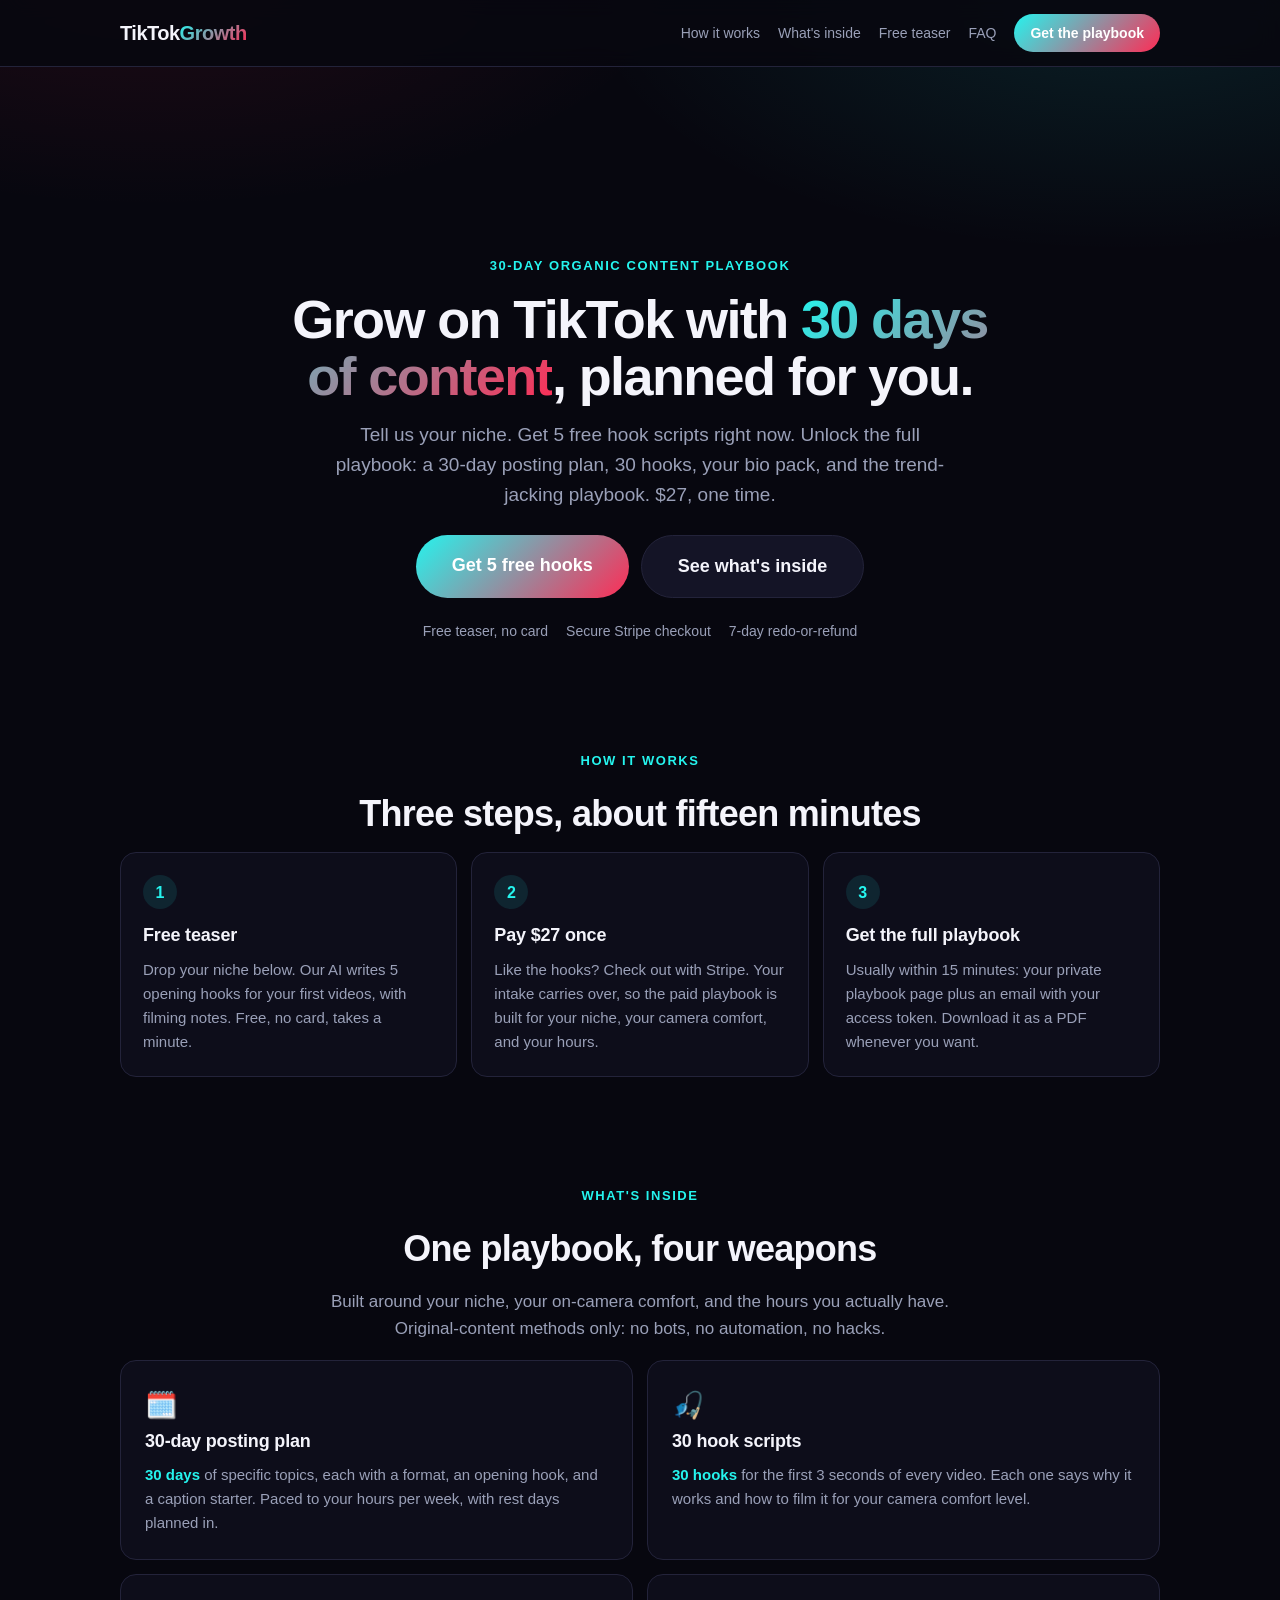
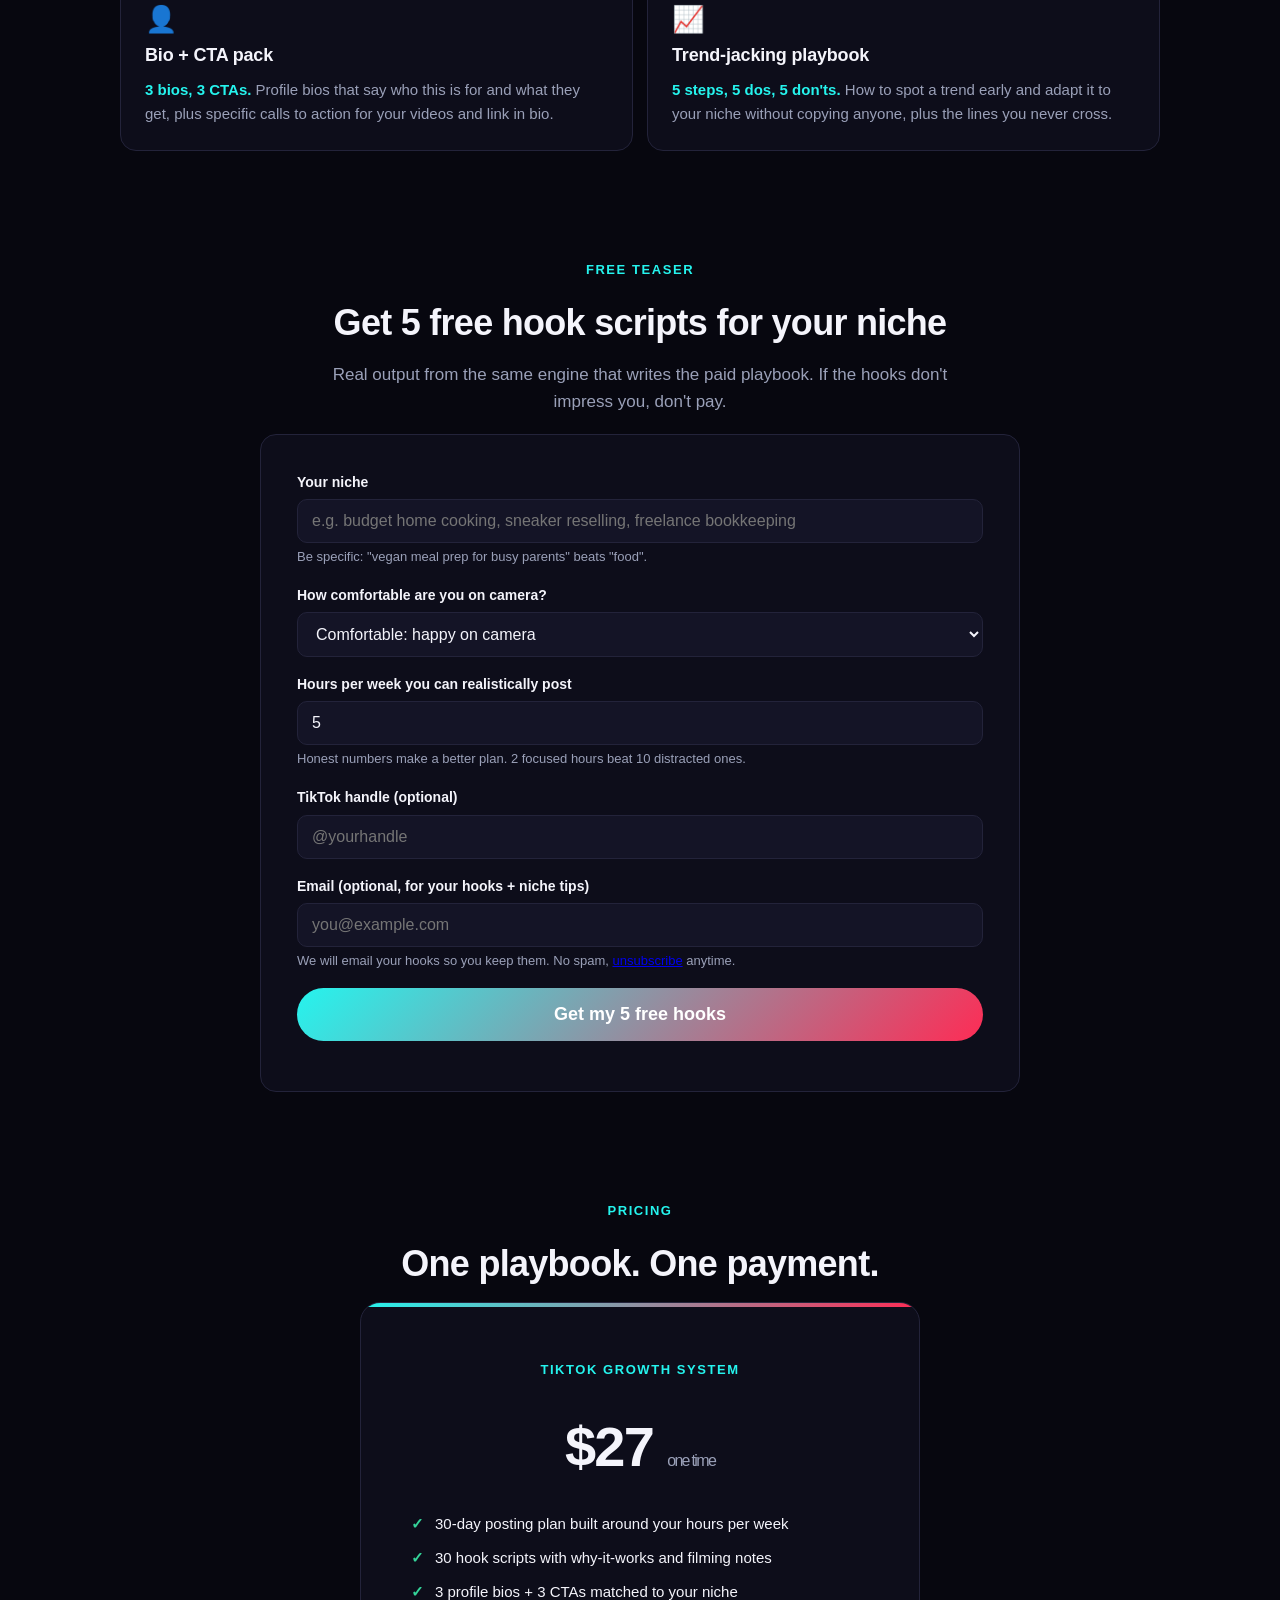
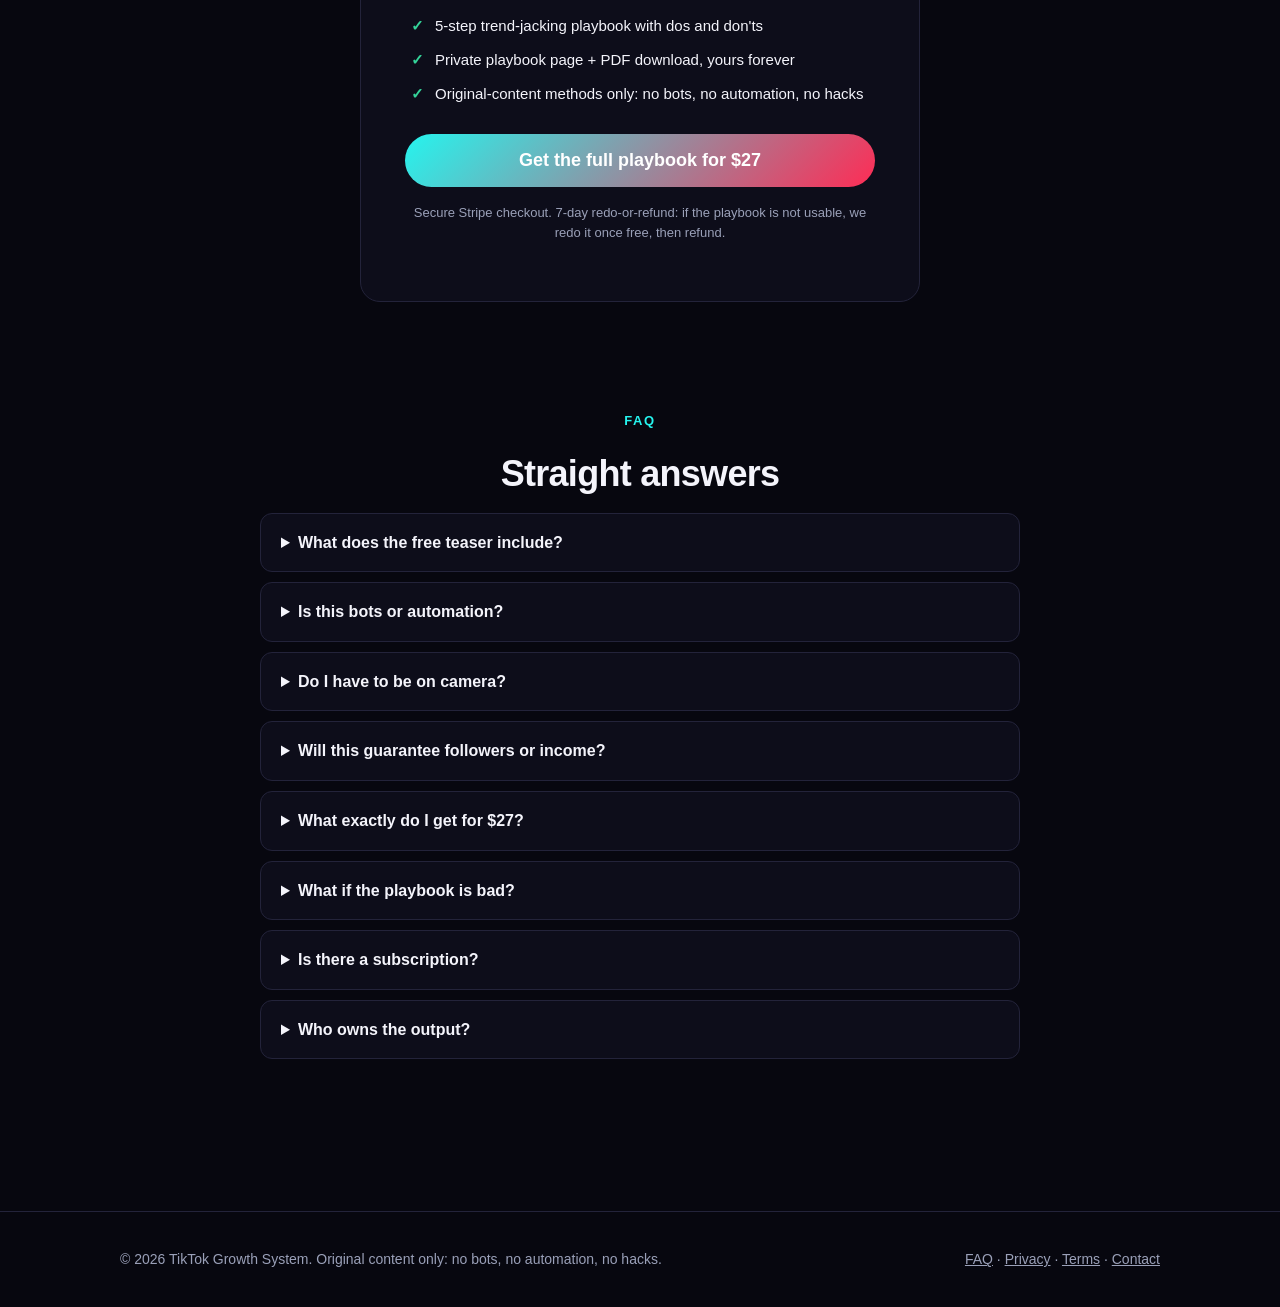
==== commit b292c785: "Add privacy.html, terms.html, teaser.html; footer links to legal pages" ====
--- a/index.html
+++ b/index.html
@@ -226,7 +226,7 @@
   <div class="inner">
     <div class="footer-base">
       <span>© 2026 TikTok Growth System. Original content only: no bots, no automation, no hacks.</span>
-      <span><a href="#faq">FAQ</a> · <a href="mailto:info@mehyar.us">Contact</a></span>
+      <span><a href="#faq">FAQ</a> · <a href="privacy.html">Privacy</a> · <a href="terms.html">Terms</a> · <a href="mailto:info@mehyar.us">Contact</a></span>
     </div>
   </div>
 </footer>
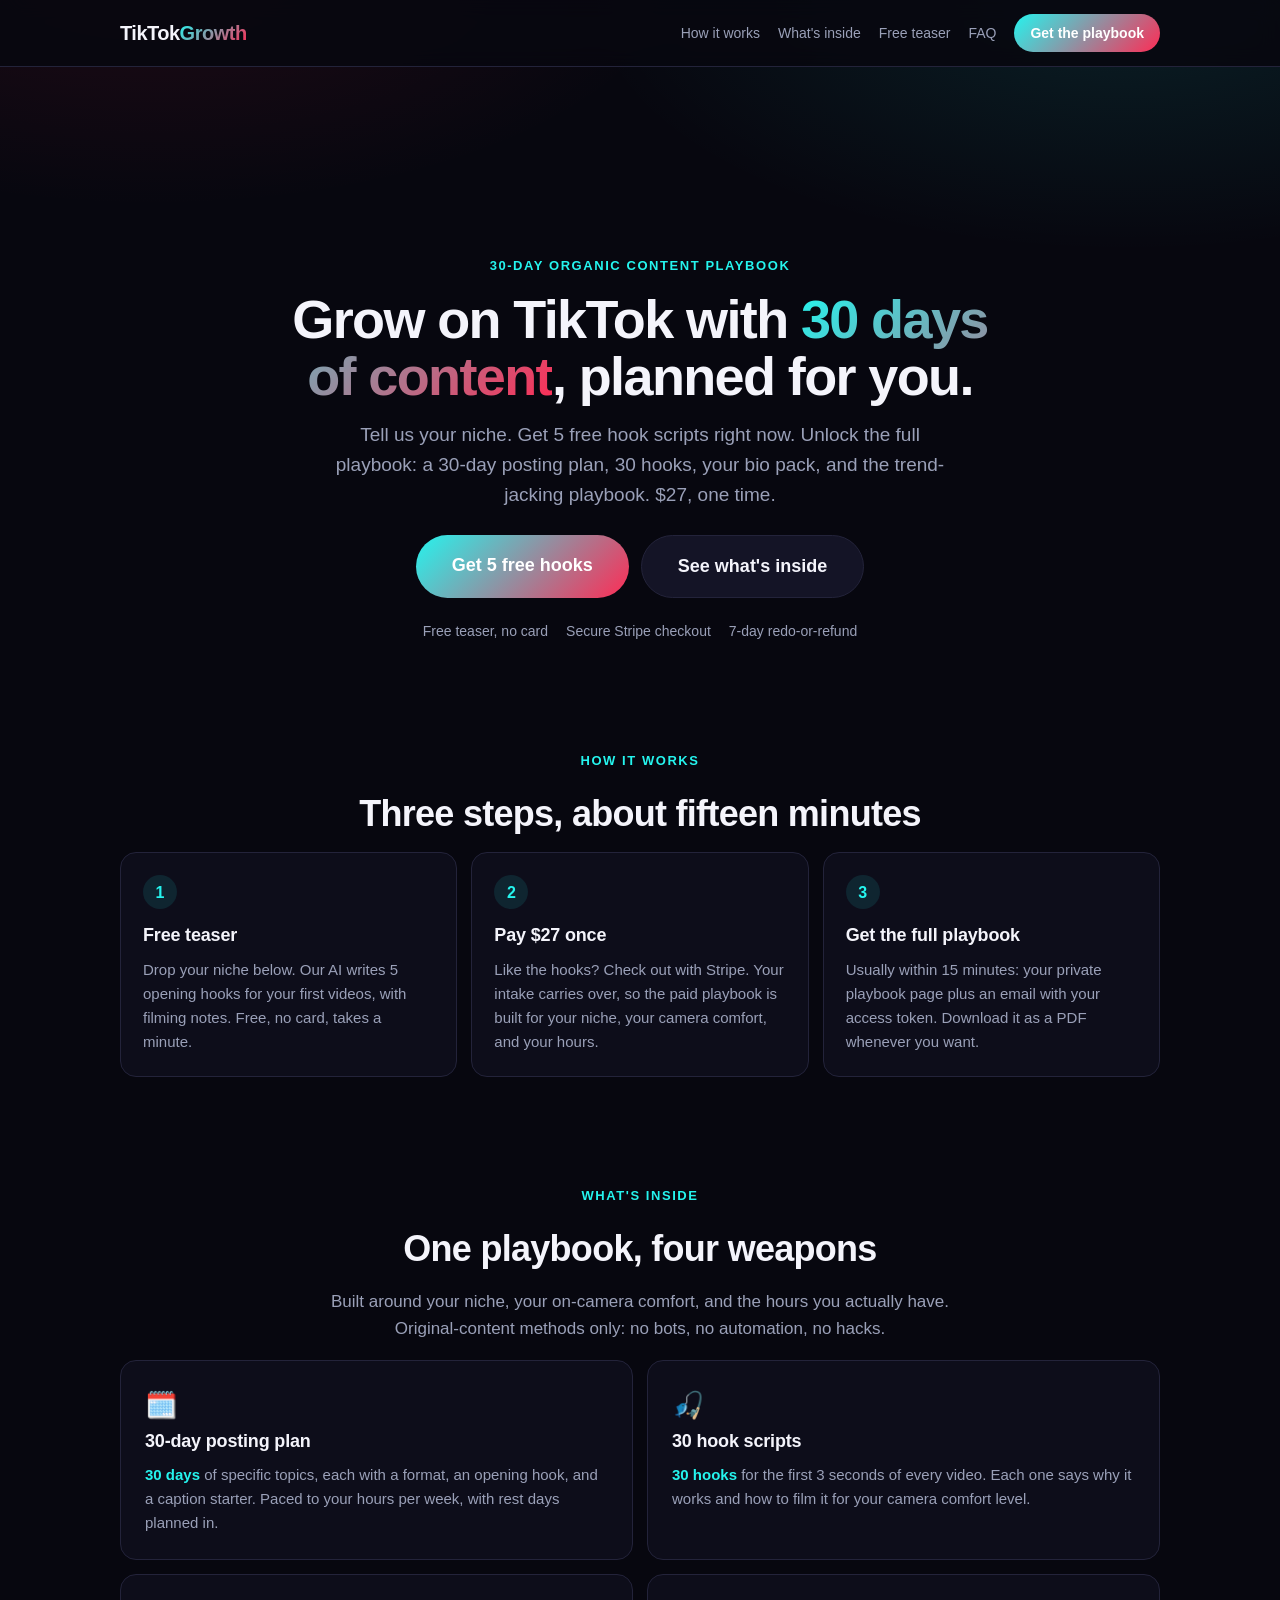
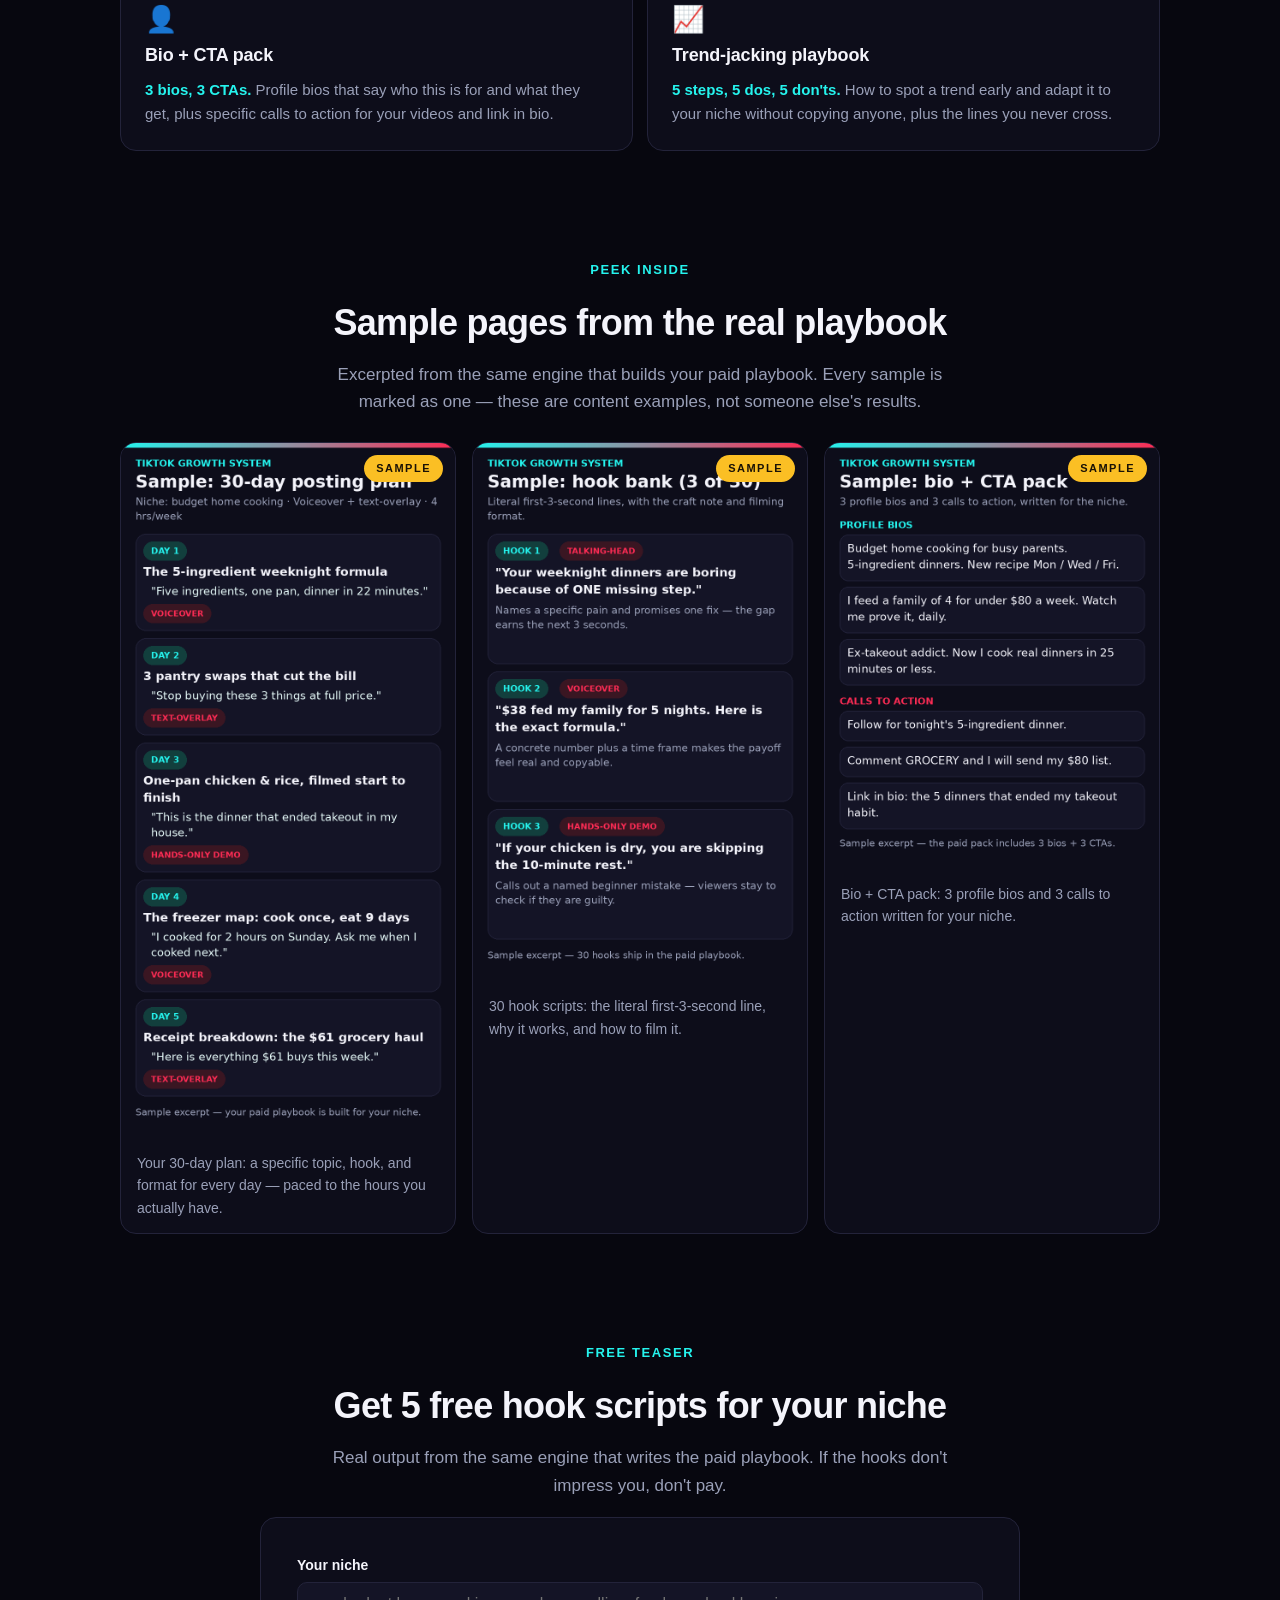
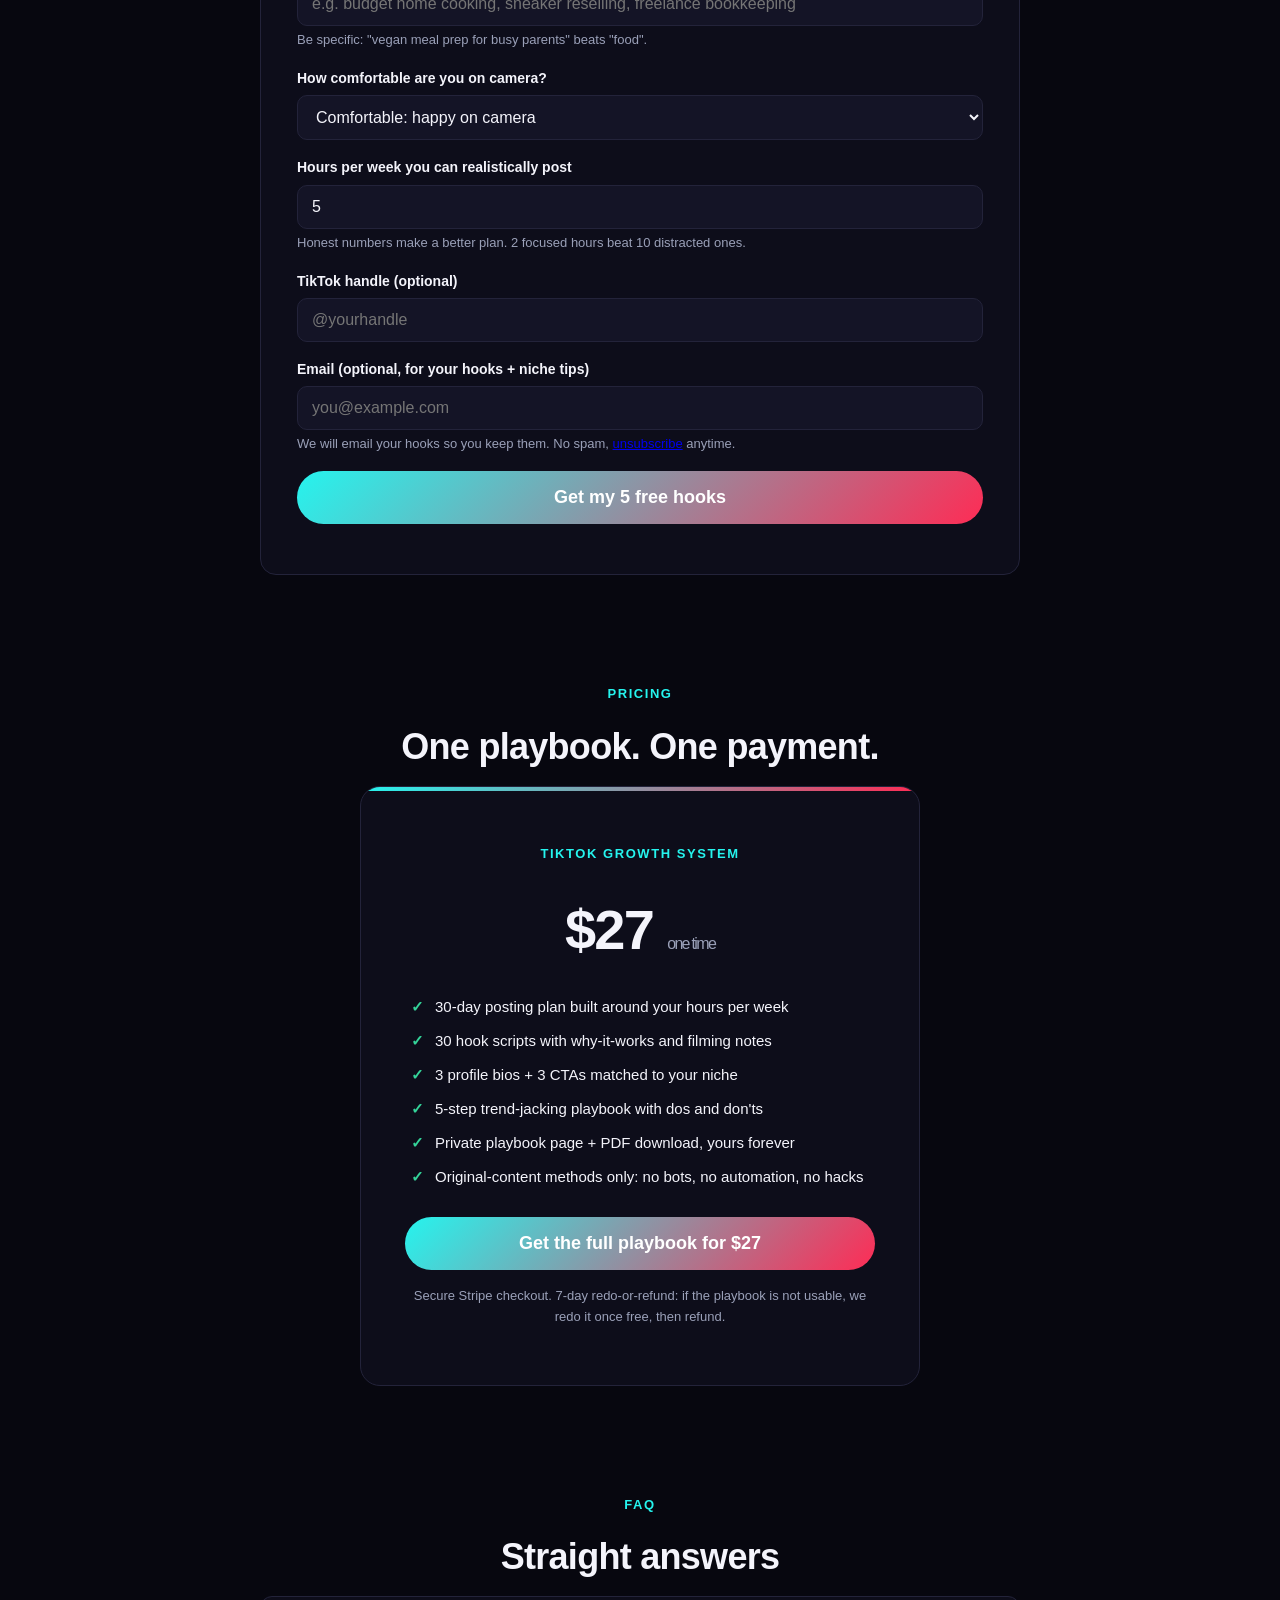
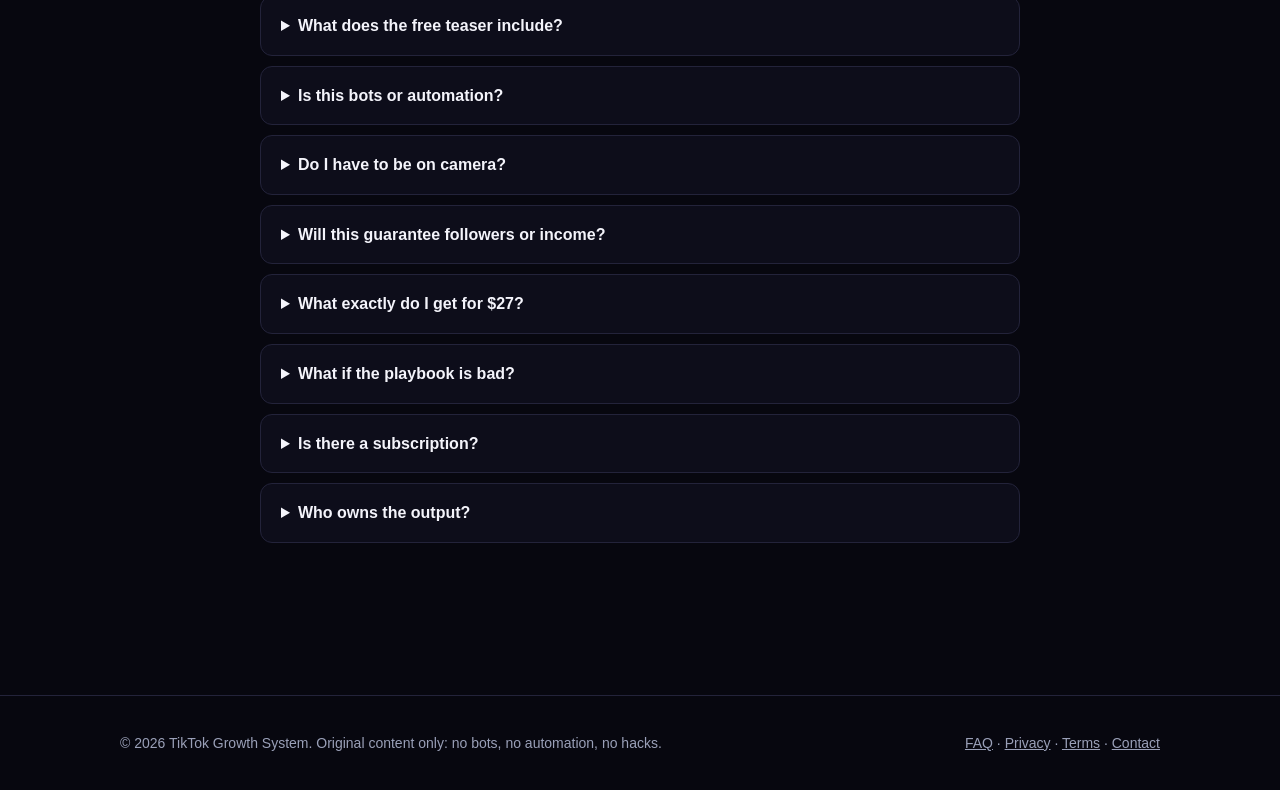
==== commit ab619672: "Add sample playbook visuals + design fixes (tap targets, footer legal links)" ====
--- a/index.html
+++ b/index.html
@@ -120,6 +120,30 @@
     </div>
   </section>
 
+  <!-- ============ SAMPLE PAGES ============ -->
+  <section id="samples">
+    <div class="eyebrow-wrap"><p class="eyebrow">Peek inside</p></div>
+    <h2 class="sec-title" style="text-align:center">Sample pages from the real playbook</h2>
+    <p class="lede" style="text-align:center;margin-left:auto;margin-right:auto">Excerpted from the same engine that builds your paid playbook. Every sample is marked as one — these are content examples, not someone else's results.</p>
+    <div class="sample-gallery">
+      <figure class="sample-shot">
+        <span class="sample-badge">SAMPLE</span>
+        <img src="assets/samples/sample-plan.png" width="780" height="1624" loading="lazy" alt="Sample excerpt: 30-day posting plan, days 1 through 5, each with a topic, hook, and filming format">
+        <figcaption>Your 30-day plan: a specific topic, hook, and format for every day — paced to the hours you actually have.</figcaption>
+      </figure>
+      <figure class="sample-shot">
+        <span class="sample-badge">SAMPLE</span>
+        <img src="assets/samples/sample-hooks.png" width="780" height="1258" loading="lazy" alt="Sample excerpt: three hook scripts, each with the craft note and filming format">
+        <figcaption>30 hook scripts: the literal first-3-second line, why it works, and how to film it.</figcaption>
+      </figure>
+      <figure class="sample-shot">
+        <span class="sample-badge">SAMPLE</span>
+        <img src="assets/samples/sample-bio.png" width="780" height="996" loading="lazy" alt="Sample excerpt: three profile bios and three calls to action">
+        <figcaption>Bio + CTA pack: 3 profile bios and 3 calls to action written for your niche.</figcaption>
+      </figure>
+    </div>
+  </section>
+
   <!-- ============ FREE TEASER ============ -->
   <section id="teaser">
     <div class="eyebrow-wrap"><p class="eyebrow">Free teaser</p></div>
--- a/styles.css
+++ b/styles.css
@@ -350,3 +350,22 @@
   .meta-chip strong { color: #111; }
   .eyebrow { color: #0a7d78; }
 }
+
+/* ---------- finisher pass: sample gallery + tap targets (2026-09-16) ---------- */
+.sample-gallery { display: grid; gap: 16px; margin-top: 26px; }
+@media (min-width: 760px) { .sample-gallery { grid-template-columns: repeat(3, 1fr); } }
+.sample-shot {
+  position: relative; background: var(--surface); border: 1px solid var(--line);
+  border-radius: var(--radius); overflow: hidden; margin: 0;
+}
+.sample-shot img { display: block; width: 100%; height: auto; }
+.sample-shot .sample-badge {
+  position: absolute; top: 12px; right: 12px;
+  background: var(--gold); color: #1a1206; font-size: 11px; font-weight: 800;
+  letter-spacing: 1.5px; padding: 5px 12px; border-radius: 999px;
+}
+.sample-shot figcaption { padding: 14px 16px; color: var(--muted); font-size: 14px; }
+@media (max-width: 560px) {
+  .nav .nav-cta { min-height: 44px; display: inline-flex; align-items: center; padding: 10px 18px; }
+}
+.modal-close { padding: 11px; }
